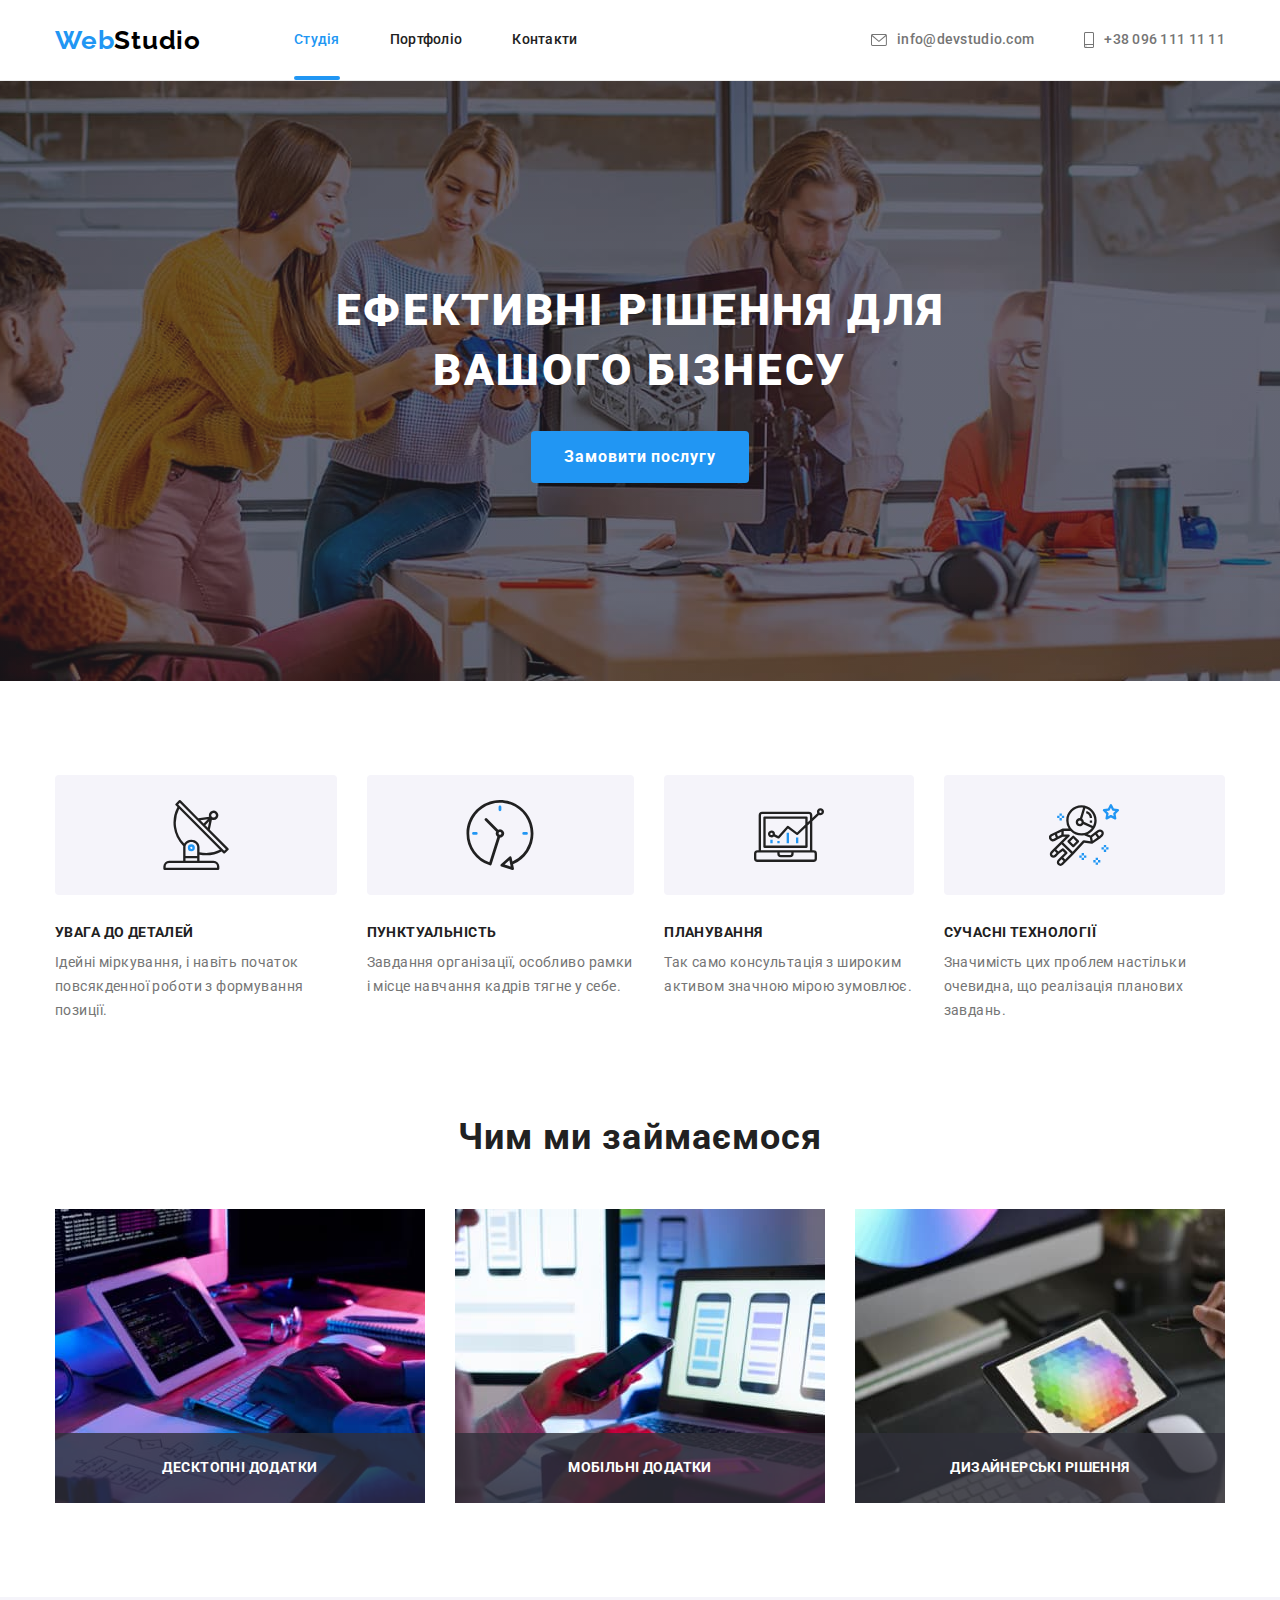
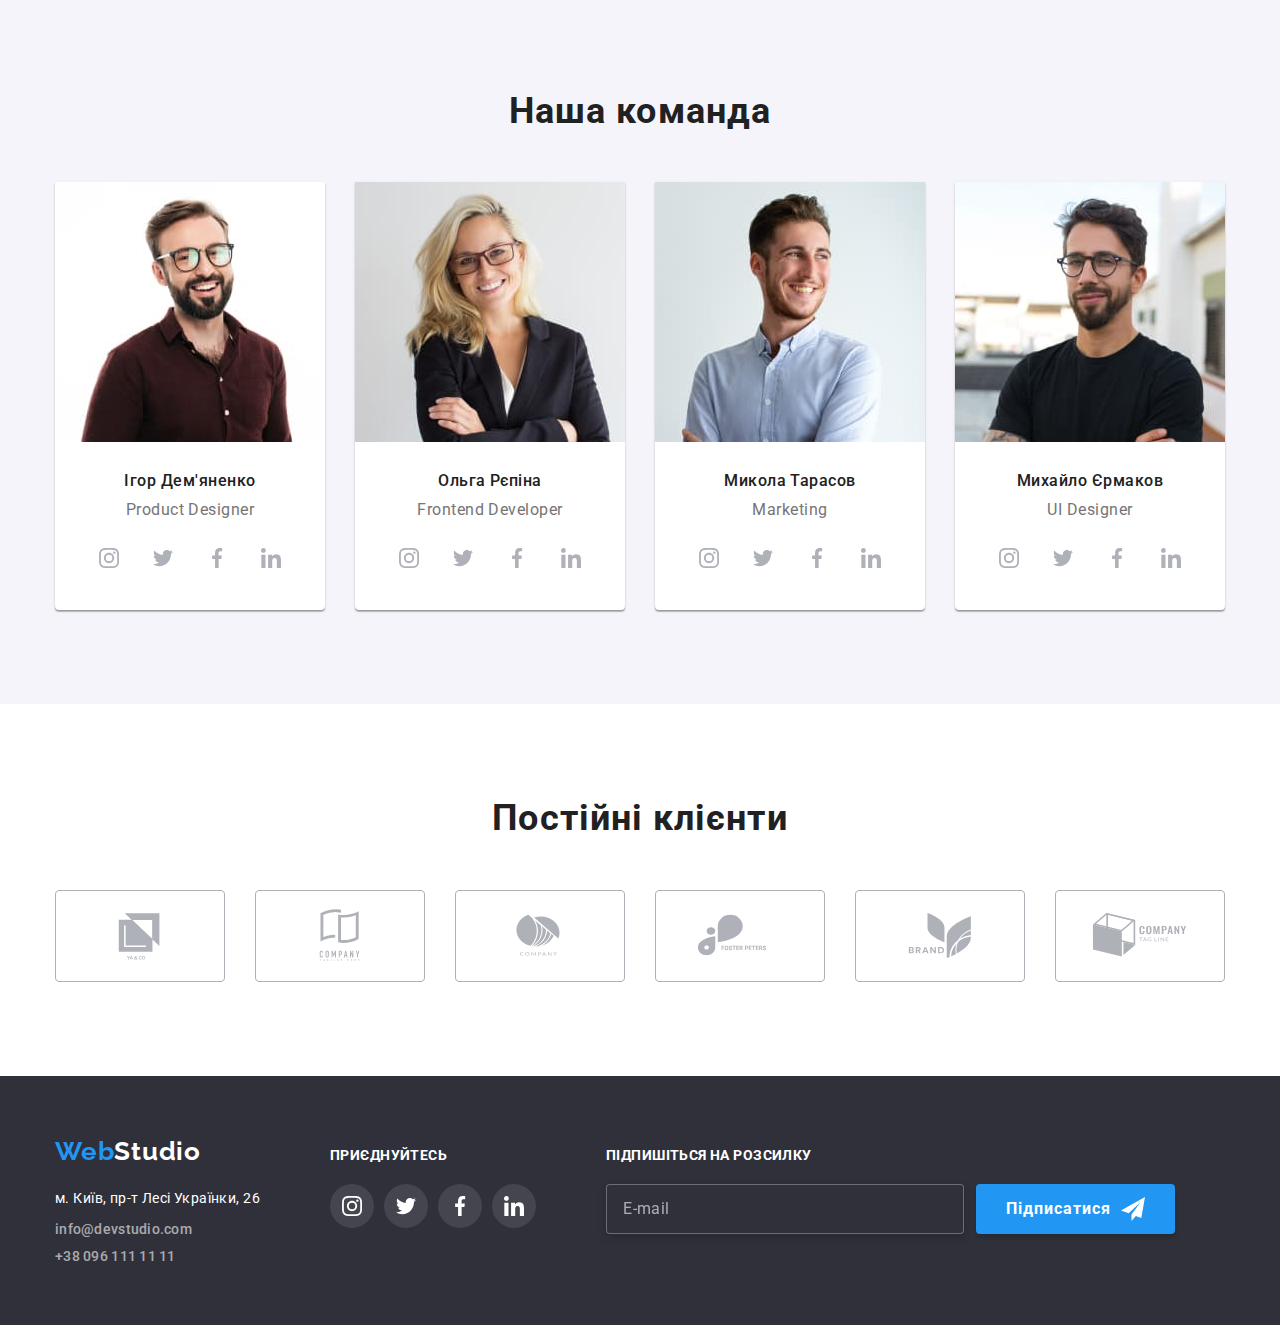
==== index.html @ fbb641b0 "added folders" ====
<!DOCTYPE html>
<html lang="uk">
  <head>
    <meta charset="UTF-8" />
    <meta http-equiv="X-UA-Compatible" content="IE=edge" />
    <meta name="viewport" content="width=device-width, initial-scale=1.0" />
    <title>WebStudio</title>
    <link rel="preconnect" href="https://fonts.googleapis.com" />
    <link rel="preconnect" href="https://fonts.gstatic.com" crossorigin />
    <link
      href="https://fonts.googleapis.com/css2?family=Raleway:wght@700&family=Roboto:wght@400;500;700;900&display=swap"
      rel="stylesheet"
    />
    <link
      rel="stylesheet"
      href="https://cdnjs.cloudflare.com/ajax/libs/modern-normalize/1.1.0/modern-normalize.min.css"
    />
    <link rel="stylesheet" href="./css/styles.css" />
  </head>
  <body>
    <header class="header">
      <div class="conteiner">
        <div class="header-conteiner">
          <nav class="header-nav">
            <a class="logo" href="./index.html"
              >Web<span class="logo-accent-header">Studio</span></a
            >
            <ul class="list list-nav">
              <li>
                <a class="link-nav current" href="./index.html">Студія</a>
              </li>
              <li><a class="link-nav" href="./portfolio.html">Портфоліо</a></li>
              <li><a class="link-nav" href="#">Контакти</a></li>
            </ul>
          </nav>

          <ul class="list header-address">
            <li>
              <a class="link-info" href="mailto:info@devstudio.com"
                ><svg class="info-icon" width="16" height="12">
                  <use href="./images/icons.svg#icon-mail"></use>
                </svg>
                info@devstudio.com
              </a>
            </li>
            <li>
              <a class="link-info" href="tel:+380961111111"
                ><svg class="info-icon" width="10" height="16">
                  <use href="./images/icons.svg#icon-smartphone"></use>
                </svg>
                +38 096 111 11 11
              </a>
            </li>
          </ul>
        </div>
      </div>
    </header>

    <main>
      <section class="hero">
        <div class="conteiner">
          <h1 class="hero-title">Ефективні рішення для вашого бізнесу</h1>
          <button type="button" class="hero-btn" data-modal-open>
            Замовити послугу
          </button>
        </div>
      </section>

      <section>
        <div class="conteiner">
          <h2 class="visually-hidden">Наші особливості</h2>
          <ul class="list features-list">
            <li class="features-item">
              <div class="features-icon">
                <svg width="70" height="70">
                  <use href="./images/icons.svg#icon-antenna-1"></use>
                </svg>
              </div>
              <h3 class="features-subtitle">Увага до деталей</h3>
              <p class="features-text">
                Ідейні міркування, і навіть початок повсякденної роботи з
                формування позиції.
              </p>
            </li>
            <li class="features-item">
              <div class="features-icon">
                <svg width="70" height="70">
                  <use href="./images/icons.svg#icon-clock-1"></use>
                </svg>
              </div>
              <h3 class="features-subtitle">Пунктуальність</h3>
              <p class="features-text">
                Завдання організації, особливо рамки і місце навчання кадрів
                тягне у себе.
              </p>
            </li>
            <li class="features-item">
              <div class="features-icon">
                <svg width="70" height="70">
                  <use href="./images/icons.svg#icon-diagram-1"></use>
                </svg>
              </div>

              <h3 class="features-subtitle">Планування</h3>
              <p class="features-text">
                Так само консультація з широким активом значною мірою зумовлює.
              </p>
            </li>
            <li class="features-item">
              <div class="features-icon">
                <svg width="70" height="70">
                  <use href="./images/icons.svg#icon-astronaut-1"></use>
                </svg>
              </div>

              <h3 class="features-subtitle">Сучасні технології</h3>
              <p class="features-text">
                Значимість цих проблем настільки очевидна, що реалізація
                планових завдань.
              </p>
            </li>
          </ul>
        </div>
      </section>

      <section class="work">
        <div class="conteiner">
          <h2 class="work-title">Чим ми займаємося</h2>
          <ul class="list work-list">
            <li class="work-item">
              <img
                src="./images/keyboard.jpg"
                alt="Людина друкує на клавіатурі"
                width="370"
              />
              <div class="work-desc">
                <p class="work-text">Десктопні додатки</p>
              </div>
            </li>
            <li class="work-item">
              <img
                src="./images/phone.jpg"
                alt="Жінка тримає в руках телефон"
                width="370"
              />
              <div class="work-desc">
                <p class="work-text">Мобільні додатки</p>
              </div>
            </li>
            <li class="work-item">
              <img
                src="./images/tablet.jpg"
                alt="Кольорова гама на планшеті"
                width="370"
              />
              <div class="work-desc">
                <p class="work-text">Дизайнерські рішення</p>
              </div>
            </li>
          </ul>
        </div>
      </section>

      <section class="team">
        <div class="conteiner">
          <h2 class="team-title">Наша команда</h2>
          <ul class="list team-list">
            <li class="team-card">
              <img src="./images/ihor.jpg" alt="Фотограія Ігоря" width="270" />
              <div class="cards-studio">
                <h3 class="team-subtitle">Ігор Дем'яненко</h3>
                <p class="team-text">Product Designer</p>
                <ul class="list team-soc">
                  <li>
                    <a class="soc-link" href="#">
                      <svg width="20" height="20">
                        <use href="./images/icons.svg#icon-instagram"></use>
                      </svg>
                    </a>
                  </li>
                  <li>
                    <a class="soc-link" href="#">
                      <svg width="20" height="20">
                        <use href="./images/icons.svg#icon-twitter"></use>
                      </svg>
                    </a>
                  </li>
                  <li>
                    <a class="soc-link" href="#">
                      <svg width="20" height="20">
                        <use href="./images/icons.svg#icon-facebook"></use>
                      </svg>
                    </a>
                  </li>
                  <li>
                    <a class="soc-link" href="#">
                      <svg width="20" height="20">
                        <use href="./images/icons.svg#icon-linkedin"></use>
                      </svg>
                    </a>
                  </li>
                </ul>
              </div>
            </li>
            <li class="team-card">
              <img src="./images/olga.jpg" alt="Фотографія Ольги" width="270" />
              <div class="cards-studio">
                <h3 class="team-subtitle">Ольга Рєпіна</h3>
                <p class="team-text">Frontend Developer</p>
                <ul class="list team-soc">
                  <li>
                    <a class="soc-link" href="#">
                      <svg width="20" height="20">
                        <use href="./images/icons.svg#icon-instagram"></use>
                      </svg>
                    </a>
                  </li>
                  <li>
                    <a class="soc-link" href="#">
                      <svg width="20" height="20">
                        <use href="./images/icons.svg#icon-twitter"></use>
                      </svg>
                    </a>
                  </li>
                  <li>
                    <a class="soc-link" href="#">
                      <svg width="20" height="20">
                        <use href="./images/icons.svg#icon-facebook"></use>
                      </svg>
                    </a>
                  </li>
                  <li>
                    <a class="soc-link" href="#">
                      <svg width="20" height="20">
                        <use href="./images/icons.svg#icon-linkedin"></use>
                      </svg>
                    </a>
                  </li>
                </ul>
              </div>
            </li>
            <li class="team-card">
              <img
                src="./images/mikola.jpg"
                alt="Фотграфія Миколи"
                width="270"
              />
              <div class="cards-studio">
                <h3 class="team-subtitle">Микола Тарасов</h3>
                <p class="team-text">Marketing</p>
                <ul class="list team-soc">
                  <li>
                    <a class="soc-link" href="#">
                      <svg width="20" height="20">
                        <use href="./images/icons.svg#icon-instagram"></use>
                      </svg>
                    </a>
                  </li>
                  <li>
                    <a class="soc-link" href="#">
                      <svg width="20" height="20">
                        <use href="./images/icons.svg#icon-twitter"></use>
                      </svg>
                    </a>
                  </li>
                  <li>
                    <a class="soc-link" href="#">
                      <svg width="20" height="20">
                        <use href="./images/icons.svg#icon-facebook"></use>
                      </svg>
                    </a>
                  </li>
                  <li>
                    <a class="soc-link" href="#">
                      <svg width="20" height="20">
                        <use href="./images/icons.svg#icon-linkedin"></use>
                      </svg>
                    </a>
                  </li>
                </ul>
              </div>
            </li>
            <li class="team-card">
              <img
                src="./images/mihailo.jpg"
                alt="Фотографія Михайла"
                width="270"
              />
              <div class="cards-studio">
                <h3 class="team-subtitle">Михайло Єрмаков</h3>
                <p class="team-text">UI Designer</p>
                <ul class="list team-soc">
                  <li>
                    <a class="soc-link" href="#">
                      <svg width="20" height="20">
                        <use href="./images/icons.svg#icon-instagram"></use>
                      </svg>
                    </a>
                  </li>
                  <li>
                    <a class="soc-link" href="#">
                      <svg width="20" height="20">
                        <use href="./images/icons.svg#icon-twitter"></use>
                      </svg>
                    </a>
                  </li>
                  <li>
                    <a class="soc-link" href="#">
                      <svg width="20" height="20">
                        <use href="./images/icons.svg#icon-facebook"></use>
                      </svg>
                    </a>
                  </li>
                  <li>
                    <a class="soc-link" href="#">
                      <svg width="20" height="20">
                        <use href="./images/icons.svg#icon-linkedin"></use>
                      </svg>
                    </a>
                  </li>
                </ul>
              </div>
            </li>
          </ul>
        </div>
      </section>
      <section class="clients">
        <div class="conteiner">
          <h2 class="clients-title">Постійні клієнти</h2>
          <ul class="clients-list list">
            <li>
              <a class="clients-link" href="#">
                <svg width="106" height="60">
                  <use href="./images/icons.svg#icon-Logo-4"></use>
                </svg>
              </a>
            </li>
            <li>
              <a class="clients-link" href="#">
                <svg width="106" height="60">
                  <use href="./images/icons.svg#icon-Logo-3"></use>
                </svg>
              </a>
            </li>
            <li>
              <a class="clients-link" href="#">
                <svg width="106" height="60">
                  <use href="./images/icons.svg#icon-Logo"></use>
                </svg>
              </a>
            </li>
            <li>
              <a class="clients-link" href="#">
                <svg width="106" height="60">
                  <use href="./images/icons.svg#icon-Logo-2"></use>
                </svg>
              </a>
            </li>
            <li>
              <a class="clients-link" href="#">
                <svg width="106" height="60">
                  <use href="./images/icons.svg#icon-Logo-1"></use>
                </svg>
              </a>
            </li>
            <li>
              <a class="clients-link" href="#">
                <svg width="106" height="60">
                  <use href="./images/icons.svg#icon-Logo-5"></use>
                </svg>
              </a>
            </li>
          </ul>
        </div>
      </section>
    </main>

    <footer class="footer">
      <div class="conteiner footer-box">
        <div class="footer-info">
          <a class="logo" href="./index.html"
            >Web<span class="logo-accent-footer">Studio</span></a
          >
          <address>
            <ul class="list">
              <li class="list-item">
                <a
                  class="link-address"
                  href="https://goo.gl/maps/RR7eCFrvrUXadaKA6"
                  target="_blank"
                  rel="noopener noreferrer nofollow"
                  >м. Київ, пр-т Лесі Українки, 26</a
                >
              </li>
              <li class="list-item">
                <a class="link-info-footer" href="mailto:info@devstudio.com"
                  >info@devstudio.com</a
                >
              </li>
              <li class="list-item">
                <a class="link-info-footer" href="tel:+380961111111"
                  >+38 096 111 11 11</a
                >
              </li>
            </ul>
          </address>
        </div>
        <div class="footer-soc">
          <p class="footer-text">Приєднуйтесь</p>
          <ul class="list soc-list">
            <li>
              <a class="soc-link-footer" href="#">
                <svg width="20" height="20">
                  <use href="./images/icons.svg#icon-instagram"></use>
                </svg>
              </a>
            </li>
            <li>
              <a class="soc-link-footer" href="#">
                <svg width="20" height="20">
                  <use href="./images/icons.svg#icon-twitter"></use>
                </svg>
              </a>
            </li>
            <li>
              <a class="soc-link-footer" href="#">
                <svg width="20" height="20">
                  <use href="./images/icons.svg#icon-facebook"></use>
                </svg>
              </a>
            </li>
            <li>
              <a class="soc-link-footer" href="#">
                <svg width="20" height="20">
                  <use href="./images/icons.svg#icon-linkedin"></use>
                </svg>
              </a>
            </li>
          </ul>
        </div>

        <form class="footer-form">
          <p class="footer-form-text">Підпишіться на розсилку</p>
          <div class="footer-form-box">
            <label class="visually-hidden" for="email-subscribe"></label>
            <input
              class="footer-form-input"
              type="email"
              name="email-subscribe"
              id="email-subscribe"
              placeholder="E-mail"
            />
            <button class="footer-form-submit" type="submit">
              Підписатися
              <svg width="24" height="24">
                <use href="./images/icons.svg#icon-send"></use>
              </svg>
            </button>
          </div>
        </form>
      </div>
    </footer>

    <div class="backdrop is-hidden" data-modal>
      <div class="modal">
        <button type="button" class="modal-btn" data-modal-close>
          <svg class="modal-icon" width="14" height="14">
            <use href="./images/icons.svg#icon-close"></use>
          </svg>
        </button>
        <form class="form-modal">
          <p class="title-modal">Залиште свої дані, ми вам передзвонимо</p>
          <div class="form-item">
            <label class="form-label" for="user-name">Ім'я</label>
            <div class="field-wrap">
              <input
                class="form-input"
                type="text"
                name="name"
                id="user-name"
              />
              <svg class="input-icon" width="18" height="18">
                <use href="./images/icons.svg#icon-person-black"></use>
              </svg>
            </div>
          </div>
          <div class="form-item">
            <label class="form-label" for="user-tel">Телефон</label>
            <div class="field-wrap">
              <input
                class="form-input"
                type="tel"
                name="tel"
                id="user-tel"
                autocomplete="off"
              />
              <svg class="input-icon" width="18" height="18">
                <use href="./images/icons.svg#icon-phone-black"></use>
              </svg>
            </div>
          </div>
          <div class="form-item">
            <label class="form-label" for="user-mail">Пошта</label>
            <div class="field-wrap">
              <input
                class="form-input"
                type="email"
                name="mail"
                id="user-mail"
                autocomplete="off"
              />
              <svg class="input-icon" width="18" height="18">
                <use href="./images/icons.svg#icon-email-black"></use>
              </svg>
            </div>
          </div>
          <div class="form-item-comment">
            <label class="form-label" for="comment">Коментар</label>
            <textarea
              class="form-comment"
              name="comment"
              id="comment"
              placeholder="Введіть текст"
            ></textarea>
          </div>
          <div class="form-checkbox">
            <label class="checkbox-label"
              ><input
                type="checkbox"
                class="checkbox-input"
                name="accept"
                value="accept"
              />
              <svg class="check-icon" width="16" height="15">
                <use href="./images/icons.svg#icon-check"></use>
              </svg>
              Погоджуюся з розсилкою та приймаю
              <a href="#" class="checkbox-link">Умови договору</a>
            </label>
          </div>
          <button class="form-submit" type="submit">Відправити</button>
        </form>
      </div>
    </div>

    <script src="./modal.js"></script>
  </body>
</html>
---- css/styles.css ----
/* основний колір bg #2F303A */
/* акцент #2196F3 */
/* основний колір тексту #757575 */

:root {
  --title-bg-color: #2f303a;
  --accent-color: #2196f3;
  --primary-text-color: #757575;
  --title-text-color: #212121;
  --primary-white-color: #fff;
  --secondary-btn-color: #f5f4fa;
  --btn-hover-color: #188ce8;
  --secondary-bg-color: #f5f4fa;
  --icon-soc-color: #afb1b8;
  --input-border-color: rgba(33, 33, 33, 0.2);
}
body {
  font-family: "Roboto", sans-serif;
  color: var(--title-text-color);
  background-color: var(--primary-white-color);
}
.visually-hidden {
  position: absolute;
  white-space: nowrap;
  width: 1px;
  height: 1px;
  overflow: hidden;
  border: 0;
  padding: 0;
  clip: rect(0 0 0 0);
  clip-path: inset(50%);
  margin: -1px;
}
.list {
  list-style: none;
}
h1,
h2,
h3,
h4,
h5,
h6,
p,
ul {
  margin: 0;
  padding: 0;
}
img {
  display: block;
  max-width: 100%;
  height: auto;
}
.conteiner {
  /* outline: 2px solid tomato; */
  width: 1200px;
  margin-left: auto;
  margin-right: auto;
  padding-left: 15px;
  padding-right: 15px;
}
section {
  padding-top: 94px;
  padding-bottom: 94px;
}
/* Header */
.header {
  background-color: var(--primary-white-color);
  border-bottom: 1px solid #ececec;
}
.header-conteiner {
  display: flex;
  justify-content: space-between;
  align-items: center;
}
.header-nav {
  display: flex;
  align-items: center;
  justify-content: space-between;
  gap: 93px;
}
.header-address {
  display: flex;
  gap: 50px;
}
.list-nav {
  display: flex;
  gap: 50px;
}
.logo {
  display: inline-block;
  color: var(--accent-color);
  font-family: "Raleway", sans-serif;
  font-weight: 700;
  font-size: 26px;
  line-height: 1.19;
  text-decoration: none;
  letter-spacing: 0.03em;
}
.logo-accent-header {
  color: #000;
}
.link-nav {
  color: var(--title-text-color);
  font-weight: 500;
  font-size: 14px;
  line-height: 1.14;
  letter-spacing: 0.02em;
  text-decoration: none;
  padding: 32px 0;
  display: block;
  transition: color 250ms cubic-bezier(0.4, 0, 0.2, 1);
}
.link-nav:hover {
  color: var(--accent-color);
}
.link-nav:focus {
  color: var(--accent-color);
}
.link-info {
  color: var(--primary-text-color);
  fill: var(--primary-text-color);
  font-weight: 500;
  font-size: 14px;
  line-height: 1.14;
  letter-spacing: 0.02em;
  text-decoration: none;
  padding: 32px 0;
  display: flex;
  align-items: center;
  transition: color 250ms cubic-bezier(0.4, 0, 0.2, 1),
    fill 250ms cubic-bezier(0.4, 0, 0.2, 1);
}
.link-info:hover {
  color: var(--accent-color);
  fill: var(--accent-color);
}
.link-info:focus {
  color: var(--accent-color);
  fill: var(--accent-color);
}
.link-nav.current {
  position: relative;
  color: var(--accent-color);
}
.link-nav.current::after {
  position: absolute;
  bottom: 0;
  left: 0;
  content: "";
  width: 100%;
  height: 4px;
  background-color: var(--accent-color);
  border-radius: 2px;
}
.info-icon {
  margin-right: 10px;
}
/* Hero Section */
.hero {
  padding-top: 200px;
  padding-bottom: 200px;
  background-color: #c4c4c4;
  text-align: center;
  background-image: linear-gradient(
      to right,
      rgba(47, 48, 58, 0.4),
      rgba(47, 48, 58, 0.4)
    ),
    url("../images/header-img.jpg");
  max-width: 1600px;
  background-repeat: no-repeat;
  background-position: center;
  max-height: 600px;
  margin: 0 auto;
}
.hero-title {
  margin-left: auto;
  margin-right: auto;
  margin-bottom: 30px;
  max-width: 696px;
  color: var(--primary-white-color);
  font-weight: 900;
  font-size: 44px;
  line-height: 1.36;
  letter-spacing: 0.06em;
  text-transform: uppercase;
}
.hero-btn {
  display: block;
  margin: 0 auto;
  padding: 10px 32px;
  min-width: 216px;
  font-family: inherit;
  font-weight: 700;
  font-size: 16px;
  line-height: 1.87;
  letter-spacing: 0.06em;
  text-align: center;
  background-color: var(--accent-color);
  color: var(--primary-white-color);
  cursor: pointer;
  border: 1px solid transparent;
  border-radius: 4px;
  transition: background-color 250ms cubic-bezier(0.4, 0, 0.2, 1),
    box-shadow 250ms cubic-bezier(0.4, 0, 0.2, 1);
}
.hero-btn:hover {
  background: var(--btn-hover-color);
  box-shadow: 0px 4px 4px rgba(0, 0, 0, 0.15);
}
.hero-btn:focus {
  background: #188ce8;
  box-shadow: 0px 4px 4px rgba(0, 0, 0, 0.15);
  border-radius: 4px;
}
/* Features */
.features-list {
  display: flex;
  gap: 30px;
}
.features-item {
  flex-basis: calc((100%-90px) / 4);
}
.features-icon {
  display: flex;
  align-items: center;
  justify-content: center;
  height: 120px;
  margin-bottom: 30px;
  border-radius: 4px;
  background-color: var(--secondary-bg-color);
}
.features-subtitle {
  margin-bottom: 10px;
  font-weight: 700;
  font-size: 14px;
  line-height: 1.14;
  letter-spacing: 0.03em;
  text-transform: uppercase;
}
.features-text {
  color: var(--primary-text-color);
  font-weight: 400;
  font-size: 14px;
  line-height: 1.71;
  letter-spacing: 0.03em;
}
/* Work */
.work {
  padding-top: 0;
}
.work-list {
  display: flex;
  gap: 30px;
}
.work-item {
  position: relative;
  flex-basis: calc((100%-60px) / 3);
}
.work-title {
  text-align: center;
  margin-bottom: 50px;
  font-size: 36px;
  line-height: 1.16;
  letter-spacing: 0.03em;
}
.work-desc {
  position: absolute;
  bottom: 0;
  right: 0;
  width: 100%;
  min-height: 70px;
  display: flex;
  align-items: center;
  justify-content: center;
  background-color: rgba(47, 48, 58, 0.8);
}
.work-text {
  font-weight: 700;
  font-size: 14px;
  line-height: 1.14;
  text-align: center;
  letter-spacing: 0.03em;
  text-transform: uppercase;
  color: var(--primary-white-color);
}

/* Team */
.team {
  background-color: var(--secondary-bg-color);
}
.team-title {
  text-align: center;
  margin-bottom: 50px;
  font-size: 36px;
  line-height: 1.16;
  letter-spacing: 0.03em;
}
.team-list {
  display: flex;
  gap: 30px;
  flex-basis: calc((100%-90px) / 4);
}
.team-card {
  background-color: var(--primary-white-color);
  box-shadow: 0px 1px 3px rgba(0, 0, 0, 0.12), 0px 1px 1px rgba(0, 0, 0, 0.14),
    0px 2px 1px rgba(0, 0, 0, 0.2);
  border-radius: 0px 0px 4px 4px;
}
.team-subtitle {
  margin-bottom: 10px;
  font-weight: 500;
  font-size: 16px;
  line-height: 1.18;
  letter-spacing: 0.03em;
  text-align: center;
}
.team-text {
  color: var(--primary-text-color);
  font-weight: 400;
  font-size: 16px;
  line-height: 1.18;
  letter-spacing: 0.03em;
  text-align: center;
  margin-bottom: 16px;
}
.cards-studio {
  padding: 30px;
}
.team-soc {
  display: flex;
  align-items: center;
  justify-content: center;
  gap: 10px;
}
.soc-link {
  display: flex;
  align-items: center;
  justify-content: center;
  width: 44px;
  height: 44px;
  background-color: var(--primary-white-color);
  border-radius: 50%;
  fill: var(--icon-soc-color);
  transition: background-color 250ms cubic-bezier(0.4, 0, 0.2, 1),
    fill 250ms cubic-bezier(0.4, 0, 0.2, 1);
}
.soc-link:hover,
.soc-link:focus {
  background-color: var(--accent-color);
  fill: var(--primary-white-color);
}
/* Clients */
.clients-list {
  display: flex;
  align-items: center;
  justify-content: center;
  gap: 30px;
}
.clients-link {
  display: flex;
  align-items: center;
  justify-content: center;
  width: 170px;
  height: 92px;
  border: 1px solid var(--icon-soc-color);
  border-radius: 4px;
  fill: var(--icon-soc-color);
  transition: border 250ms cubic-bezier(0.4, 0, 0.2, 1),
    fill 250ms cubic-bezier(0.4, 0, 0.2, 1);
}
.clients-link:hover,
.clients-link:focus {
  fill: var(--accent-color);
  border: 1px solid var(--accent-color);
}
.clients-title {
  color: var(--title-text-color);
  font-size: 36px;
  line-height: 1.16;
  text-align: center;
  letter-spacing: 0.03em;
  margin-bottom: 50px;
}
/* Footer */
.footer {
  background-color: var(--title-bg-color);
  padding: 60px 0;
}
.footer-box {
  display: flex;
  gap: 70px;
  align-items: baseline;
}
.footer-soc {
  display: flex;
  flex-direction: column;
  gap: 20px;
}
.logo-accent-footer {
  color: var(--primary-white-color);
}
.soc-list {
  display: flex;
  gap: 10px;
}
.footer-text {
  font-weight: 700;
  font-size: 14px;
  line-height: 1.14;
  letter-spacing: 0.03em;
  text-transform: uppercase;
  color: var(--primary-white-color);
}
.link-address {
  display: inline-block;
  color: var(--primary-white-color);
  font-style: normal;
  font-weight: 400;
  font-size: 14px;
  line-height: 1.71;
  letter-spacing: 0.03em;
  text-decoration: none;
}
.soc-link-footer {
  display: flex;
  align-items: center;
  justify-content: center;
  width: 44px;
  height: 44px;
  background-color: rgba(255, 255, 255, 0.1);
  border-radius: 50%;
  fill: var(--primary-white-color);
  transition: background-color 250ms cubic-bezier(0.4, 0, 0.2, 1);
}
.soc-link-footer:hover,
.soc-link-footer:focus {
  background-color: var(--accent-color);
}
.link-info-footer {
  display: inline-block;
  color: rgba(255, 255, 255, 0.6);
  font-weight: 500;
  font-style: normal;
  font-size: 14px;
  line-height: 1.14;
  letter-spacing: 0.02em;
  text-decoration: none;
  transition: color 250ms cubic-bezier(0.4, 0, 0.2, 1);
}
.link-info-footer:hover {
  color: var(--accent-color);
}
.link-info-footer:focus {
  color: var(--accent-color);
}
.footer .logo {
  margin-bottom: 20px;
}
.list-item:not(:last-child) {
  margin-bottom: 9px;
}
.footer-form {
  /* margin-left: 93px; */
}
.footer-form-box {
  display: flex;
  gap: 12px;
}
.footer-form-text {
  margin-bottom: 20px;
  font-weight: 700;
  font-size: 14px;
  line-height: 1.14;
  letter-spacing: 0.03em;
  text-transform: uppercase;
  color: var(--primary-white-color);
}
.footer-form-input {
  min-width: 358px;
  height: 50px;
  padding: 15px 16px;
  background-color: var(--title-bg-color);
  border: 1px solid rgba(255, 255, 255, 0.3);
  filter: drop-shadow(0px 4px 4px rgba(0, 0, 0, 0.15));
  border-radius: 4px;
}
.footer-form-input::placeholder {
  font-weight: 400;
  font-size: 16px;
  line-height: 1.25;
  letter-spacing: 0.03em;
  color: rgba(255, 255, 255, 0.6);
}
.footer-form-submit {
  display: flex;
  align-items: center;
  justify-content: center;
  gap: 10px;
  max-width: 200px;
  height: 50px;
  padding: 10px 28px;
  font-weight: 700;
  font-size: 16px;
  line-height: 30px;
  letter-spacing: 0.06em;
  color: var(--primary-white-color);
  box-shadow: 0px 4px 4px rgba(0, 0, 0, 0.15);
  border-color: transparent;
  border-radius: 4px;
  background-color: var(--accent-color);
  transition: background-color 250ms cubic-bezier(0.4, 0, 0.2, 1);
}
.footer-form-submit:hover {
  background-color: var(--btn-hover-color);
}
/* Modal */
.backdrop {
  position: fixed;
  top: 0;
  left: 0;
  width: 100%;
  height: 100%;
  background-color: rgba(0, 0, 0, 0.2);
  transition: opacity 250ms cubic-bezier(0.4, 0, 0.2, 1),
    visibility 250ms cubic-bezier(0.4, 0, 0.2, 1);
}
.is-hidden {
  opacity: 0;
  visibility: hidden;
  pointer-events: none;
}
.modal {
  position: absolute;
  top: 50%;
  left: 50%;
  transform: translate(-50%, -50%);
  padding: 40px;
  min-width: 528px;
  min-height: 581px;
  background-color: var(--primary-white-color);
  box-shadow: 0px 1px 3px rgba(0, 0, 0, 0.12), 0px 1px 1px rgba(0, 0, 0, 0.14),
    0px 2px 1px rgba(0, 0, 0, 0.2);
  border-radius: 4px;
}
.modal-btn {
  position: absolute;
  top: 8px;
  right: 8px;
  display: flex;
  align-items: center;
  justify-content: center;
  width: 30px;
  height: 30px;
  background-color: rgba(255, 255, 255, 1);
  border: 1px solid rgba(0, 0, 0, 0.1);
  border-radius: 50%;
  cursor: pointer;
}
.modal-icon {
  transition: fill 250ms cubic-bezier(0.4, 0, 0.2, 1);
}
.modal-icon:hover,
.modal-icon:focus {
  fill: var(--accent-color);
}
.form-modal {
}
.title-modal {
  margin-bottom: 12px;
  font-weight: 700;
  font-size: 20px;
  line-height: 1.15;
  text-align: center;
  letter-spacing: 0.03em;
  color: var(--title-text-color);
}
.form-item {
  display: flex;
  flex-direction: column;
  margin-bottom: 10px;
}
.form-label {
  margin-bottom: 4px;
  font-size: 12px;
  line-height: 1.16;
  letter-spacing: 0.01em;
  color: var(--primary-text-color);
}
.field-wrap {
  position: relative;
  width: 100%;
}
.form-input {
  width: 100%;
  padding: 14px 42px;
  border: 1px solid var(--input-border-color);
  border-radius: 4px;
  outline: none;
  transition: border-color 250ms cubic-bezier(0.4, 0, 0.2, 1);
}
.form-input:focus {
  border-color: var(--accent-color);
}
.input-icon {
  position: absolute;
  top: 50%;
  left: 12px;
  transform: translateY(-50%);
  transition: fill 250ms cubic-bezier(0.4, 0, 0.2, 1);
  pointer-events: none;
}
.form-input:focus + .input-icon {
  fill: var(--accent-color);
}
.form-item-comment {
  display: flex;
  flex-direction: column;
  margin-bottom: 20px;
}
.form-comment {
  height: 120px;
  padding: 16px 12px;
  resize: none;
  border: 1px solid var(--input-border-color);
  border-radius: 4px;
  outline: none;
  transition: border-color 250ms cubic-bezier(0.4, 0, 0.2, 1);
}
.form-comment:focus {
  border-color: var(--accent-color);
}
.form-comment::placeholder {
  font-weight: 400;
  font-size: 12px;
  line-height: 1.16;
  letter-spacing: 0.01em;
  color: rgba(117, 117, 117, 0.5);
}
.checkbox-input {
  appearance: none;
}

.checkbox-label {
  display: flex;
  align-items: center;
  justify-content: center;
  margin-bottom: 30px;
  font-size: 14px;
  line-height: 1.71;
  letter-spacing: 0.03em;
  color: var(--primary-text-color);
}
.checkbox-link {
  color: var(--accent-color);
  margin-left: 5px;
  cursor: pointer;
}
.check-icon {
  /* position: absolute;
  top: 50%;
  left: 12px;
  transform: translateY(-50%);
  z-index: -1; */
  margin-right: 8px;
  border: 2px solid var(--title-text-color);
  border-radius: 2px;
  transition: border-color 250ms cubic-bezier(0.4, 0, 0.2, 1),
    background-color 250ms cubic-bezier(0.4, 0, 0.2, 1);
}
.checkbox-input:checked + .check-icon {
  border-color: var(--accent-color);
  background-color: var(--accent-color);
}
.form-submit {
  display: flex;
  align-items: center;
  justify-content: center;
  margin: 0 auto;
  padding: 10px 52px;
  min-width: 200px;
  font-family: inherit;
  font-weight: 700;
  font-size: 16px;
  line-height: 1.87;
  letter-spacing: 0.06em;
  background-color: var(--accent-color);
  color: var(--primary-white-color);
  cursor: pointer;
  border: 1px solid transparent;
  border-radius: 4px;
  box-shadow: 0px 4px 4px rgba(0, 0, 0, 0.15);
  transition: background-color 250ms cubic-bezier(0.4, 0, 0.2, 1);
}
.form-submit:hover {
  background-color: var(--btn-hover-color);
}
/* Portfolio */
.btn-nav {
  display: flex;
  justify-content: center;
  gap: 8px;
  margin-bottom: 50px;
}
.btn-item {
  padding: 6px 22px;
  color: var(--title-text-color);
  background-color: var(--secondary-btn-color);
  font-family: inherit;
  font-weight: 500;
  font-size: 16px;
  line-height: 1.62;
  letter-spacing: 0.03em;
  text-align: center;
  border: none;
  border-radius: 4px;
  transition: color 250ms cubic-bezier(0.4, 0, 0.2, 1),
    background-color 250ms cubic-bezier(0.4, 0, 0.2, 1),
    box-shadow 250ms cubic-bezier(0.4, 0, 0.2, 1);
}
.btn-item:hover {
  background-color: var(--accent-color);
  color: var(--primary-white-color);
  box-shadow: 0px 3px 1px rgba(0, 0, 0, 0.1), 0px 1px 2px rgba(0, 0, 0, 0.08),
    0px 2px 2px rgba(0, 0, 0, 0.12);
  cursor: pointer;
}
.btn-item:focus {
  background-color: var(--accent-color);
  color: var(--primary-white-color);
  box-shadow: 0px 3px 1px rgba(0, 0, 0, 0.1), 0px 1px 2px rgba(0, 0, 0, 0.08),
    0px 2px 2px rgba(0, 0, 0, 0.12);
}
.project-list {
  display: flex;
  flex-wrap: wrap;
  gap: 30px;
}
.project-link {
  text-decoration: none;
  display: block;
  transition: box-shadow 250ms cubic-bezier(0.4, 0, 0.2, 1);
}
.project-link:hover,
.project-link:focus {
  box-shadow: 0px 1px 1px rgba(0, 0, 0, 0.12), 0px 4px 4px rgba(0, 0, 0, 0.06),
    1px 4px 6px rgba(0, 0, 0, 0.16);
}
.project-title {
  margin-bottom: 4px;
  color: var(--title-text-color);
  font-size: 18px;
  line-height: 2;
  letter-spacing: 0.06em;
}
.project-text {
  color: var(--primary-text-color);
  font-weight: 400;
  font-size: 16px;
  line-height: 30px;
  letter-spacing: 0.03em;
}
.project-card {
  width: 370px;
  border: 1px solid #eeeeee;
  border-top: 0;
}

.card-portfolio {
  padding: 20px 24px;
}
.project-overlay {
  position: relative;
  overflow: hidden;
}
.overlay-text {
  position: absolute;
  top: 0;
  left: 0;
  width: 100%;
  height: 100%;
  font-size: 18px;
  font-weight: 400;
  line-height: 1.55;
  letter-spacing: 0.03em;
  padding: 63px 24px;
  transform: translateY(101%);
  transition: transform 250ms cubic-bezier(0.4, 0, 0.2, 1);
  color: var(--primary-white-color);
  background-color: rgba(33, 150, 243, 0.9);
}
.project-link:hover .overlay-text,
.project-link:focus .overlay-text {
  transform: translateY(0);
}
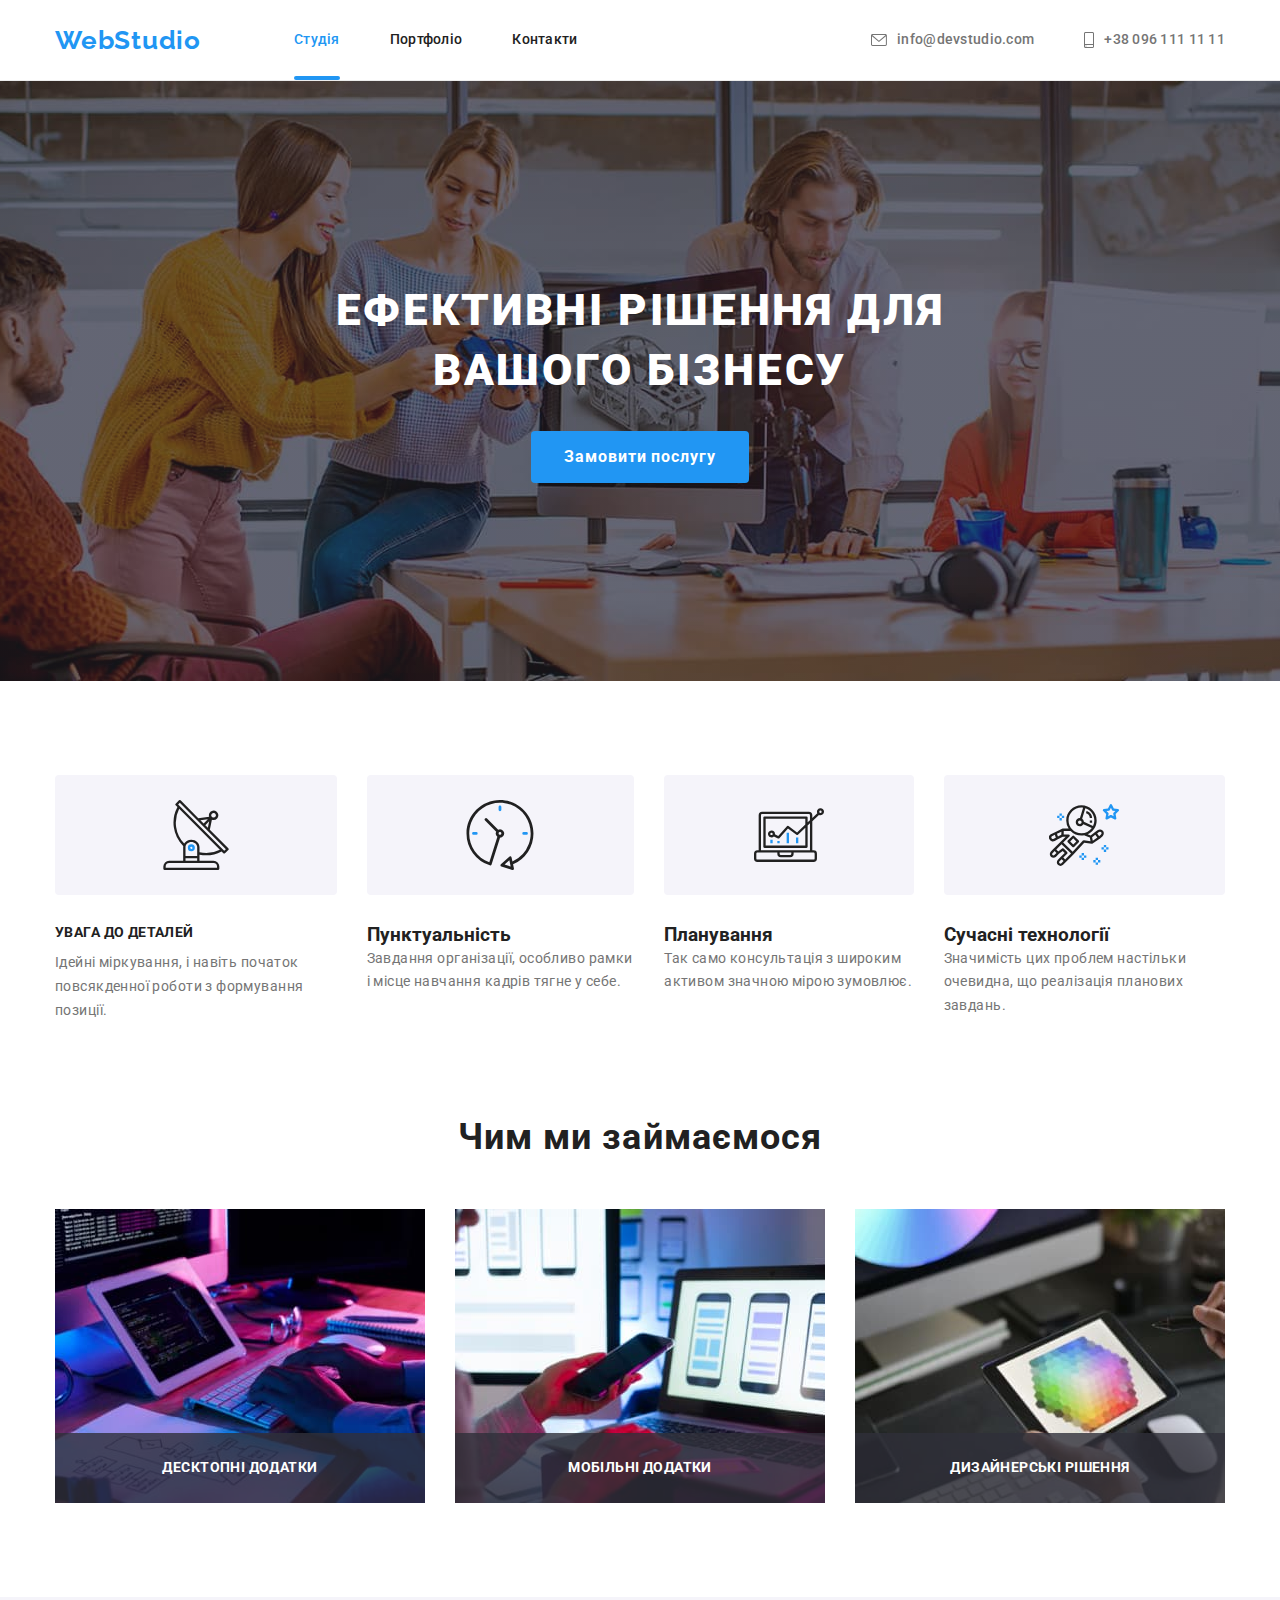
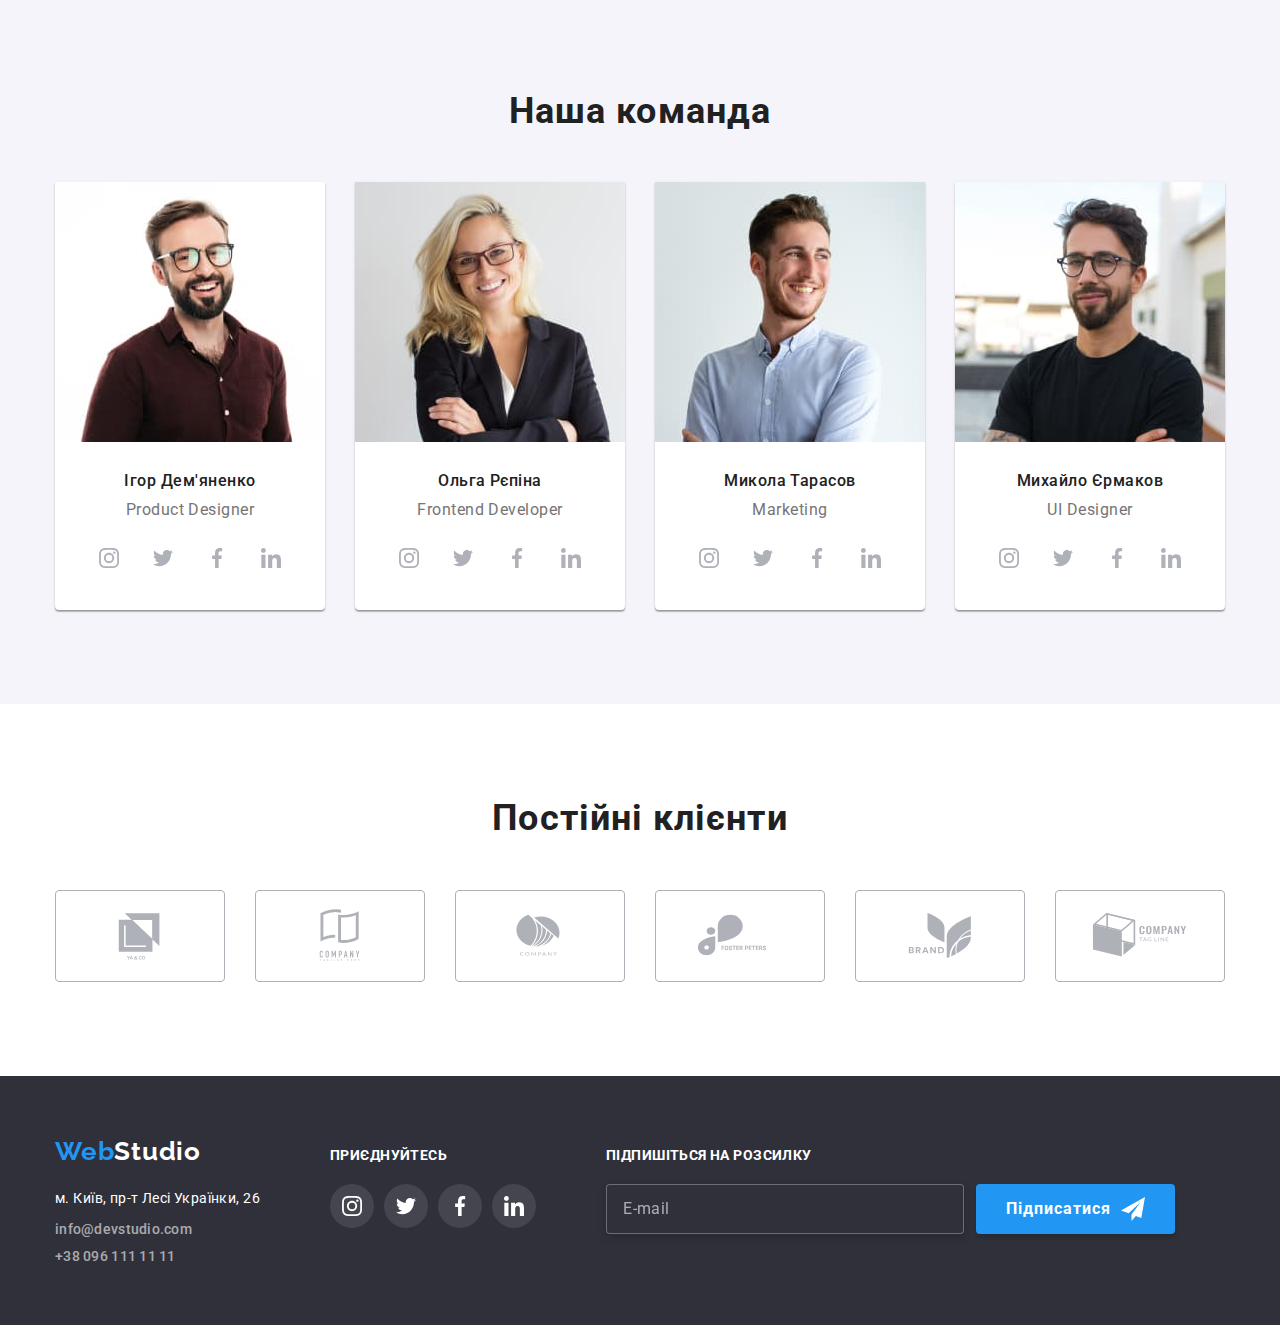
==== commit 4fc06ae3: "renamed portfolio" ====
--- a/index.html
+++ b/index.html
@@ -18,34 +18,36 @@
     <link rel="stylesheet" href="./css/styles.css" />
   </head>
   <body>
-    <header class="header">
-      <div class="conteiner">
-        <div class="header-conteiner">
-          <nav class="header-nav">
+    <header class="page-header">
+      <div class="container">
+        <div class="page-header__conteiner">
+          <nav class="page-nav">
             <a class="logo" href="./index.html"
-              >Web<span class="logo-accent-header">Studio</span></a
+              >Web<span class="page-header__logo-accent">Studio</span></a
             >
-            <ul class="list list-nav">
+            <ul class="list menu">
               <li>
-                <a class="link-nav current" href="./index.html">Студія</a>
+                <a class="menu__link current" href="./index.html">Студія</a>
               </li>
-              <li><a class="link-nav" href="./portfolio.html">Портфоліо</a></li>
-              <li><a class="link-nav" href="#">Контакти</a></li>
+              <li>
+                <a class="menu__link" href="./portfolio.html">Портфоліо</a>
+              </li>
+              <li><a class="menu__link" href="#">Контакти</a></li>
             </ul>
           </nav>
 
-          <ul class="list header-address">
-            <li>
-              <a class="link-info" href="mailto:info@devstudio.com"
-                ><svg class="info-icon" width="16" height="12">
+          <ul class="list contacts">
+            <li>
+              <a class="contacts__link" href="mailto:info@devstudio.com"
+                ><svg class="contacts__icon" width="16" height="12">
                   <use href="./images/icons.svg#icon-mail"></use>
                 </svg>
                 info@devstudio.com
               </a>
             </li>
             <li>
-              <a class="link-info" href="tel:+380961111111"
-                ><svg class="info-icon" width="10" height="16">
+              <a class="contacts__link" href="tel:+380961111111"
+                ><svg class="contacts__icon" width="10" height="16">
                   <use href="./images/icons.svg#icon-smartphone"></use>
                 </svg>
                 +38 096 111 11 11
@@ -57,64 +59,66 @@
     </header>
 
     <main>
-      <section class="hero">
-        <div class="conteiner">
-          <h1 class="hero-title">Ефективні рішення для вашого бізнесу</h1>
-          <button type="button" class="hero-btn" data-modal-open>
+      <section class="hero-section">
+        <div class="container">
+          <h1 class="hero-section__title">
+            Ефективні рішення для вашого бізнесу
+          </h1>
+          <button type="button" class="button" data-modal-open>
             Замовити послугу
           </button>
         </div>
       </section>
 
       <section>
-        <div class="conteiner">
+        <div class="container">
           <h2 class="visually-hidden">Наші особливості</h2>
           <ul class="list features-list">
-            <li class="features-item">
-              <div class="features-icon">
+            <li class="features-list__item">
+              <div class="features-list__icon">
                 <svg width="70" height="70">
                   <use href="./images/icons.svg#icon-antenna-1"></use>
                 </svg>
               </div>
-              <h3 class="features-subtitle">Увага до деталей</h3>
-              <p class="features-text">
+              <h3 class="features-list__title">Увага до деталей</h3>
+              <p class="features-list__text">
                 Ідейні міркування, і навіть початок повсякденної роботи з
                 формування позиції.
               </p>
             </li>
-            <li class="features-item">
-              <div class="features-icon">
+            <li class="features-list__item">
+              <div class="features-list__icon">
                 <svg width="70" height="70">
                   <use href="./images/icons.svg#icon-clock-1"></use>
                 </svg>
               </div>
               <h3 class="features-subtitle">Пунктуальність</h3>
-              <p class="features-text">
+              <p class="features-list__text">
                 Завдання організації, особливо рамки і місце навчання кадрів
                 тягне у себе.
               </p>
             </li>
-            <li class="features-item">
-              <div class="features-icon">
+            <li class="features-list__item">
+              <div class="features-list__icon">
                 <svg width="70" height="70">
                   <use href="./images/icons.svg#icon-diagram-1"></use>
                 </svg>
               </div>
 
               <h3 class="features-subtitle">Планування</h3>
-              <p class="features-text">
+              <p class="features-list__text">
                 Так само консультація з широким активом значною мірою зумовлює.
               </p>
             </li>
-            <li class="features-item">
-              <div class="features-icon">
+            <li class="features-list__item">
+              <div class="features-list__icon">
                 <svg width="70" height="70">
                   <use href="./images/icons.svg#icon-astronaut-1"></use>
                 </svg>
               </div>
 
               <h3 class="features-subtitle">Сучасні технології</h3>
-              <p class="features-text">
+              <p class="features-list__text">
                 Значимість цих проблем настільки очевидна, що реалізація
                 планових завдань.
               </p>
@@ -123,77 +127,77 @@
         </div>
       </section>
 
-      <section class="work">
-        <div class="conteiner">
-          <h2 class="work-title">Чим ми займаємося</h2>
-          <ul class="list work-list">
-            <li class="work-item">
+      <section class="work-section">
+        <div class="container">
+          <h2 class="work-section__title">Чим ми займаємося</h2>
+          <ul class="list activity">
+            <li class="activity__item">
               <img
                 src="./images/keyboard.jpg"
                 alt="Людина друкує на клавіатурі"
                 width="370"
               />
-              <div class="work-desc">
-                <p class="work-text">Десктопні додатки</p>
-              </div>
-            </li>
-            <li class="work-item">
+              <div class="activity__overlay">
+                <p class="activity__text">Десктопні додатки</p>
+              </div>
+            </li>
+            <li class="activity__item">
               <img
                 src="./images/phone.jpg"
                 alt="Жінка тримає в руках телефон"
                 width="370"
               />
-              <div class="work-desc">
-                <p class="work-text">Мобільні додатки</p>
-              </div>
-            </li>
-            <li class="work-item">
+              <div class="activity__overlay">
+                <p class="activity__text">Мобільні додатки</p>
+              </div>
+            </li>
+            <li class="activity__item">
               <img
                 src="./images/tablet.jpg"
                 alt="Кольорова гама на планшеті"
                 width="370"
               />
-              <div class="work-desc">
-                <p class="work-text">Дизайнерські рішення</p>
+              <div class="activity__overlay">
+                <p class="activity__text">Дизайнерські рішення</p>
               </div>
             </li>
           </ul>
         </div>
       </section>
 
-      <section class="team">
-        <div class="conteiner">
-          <h2 class="team-title">Наша команда</h2>
-          <ul class="list team-list">
-            <li class="team-card">
-              <img src="./images/ihor.jpg" alt="Фотограія Ігоря" width="270" />
-              <div class="cards-studio">
-                <h3 class="team-subtitle">Ігор Дем'яненко</h3>
-                <p class="team-text">Product Designer</p>
-                <ul class="list team-soc">
-                  <li>
-                    <a class="soc-link" href="#">
+      <section class="team-section">
+        <div class="container">
+          <h2 class="team-section__title">Наша команда</h2>
+          <ul class="list members">
+            <li class="members__card">
+              <img src="./images/ihor.jpg" alt="Фотографія Ігоря" width="270" />
+              <div class="members__studio">
+                <h3 class="members__name">Ігор Дем'яненко</h3>
+                <p class="members__position">Product Designer</p>
+                <ul class="list social">
+                  <li>
+                    <a class="social__link" href="#">
                       <svg width="20" height="20">
                         <use href="./images/icons.svg#icon-instagram"></use>
                       </svg>
                     </a>
                   </li>
                   <li>
-                    <a class="soc-link" href="#">
+                    <a class="social__link" href="#">
                       <svg width="20" height="20">
                         <use href="./images/icons.svg#icon-twitter"></use>
                       </svg>
                     </a>
                   </li>
                   <li>
-                    <a class="soc-link" href="#">
+                    <a class="social__link" href="#">
                       <svg width="20" height="20">
                         <use href="./images/icons.svg#icon-facebook"></use>
                       </svg>
                     </a>
                   </li>
                   <li>
-                    <a class="soc-link" href="#">
+                    <a class="social__link" href="#">
                       <svg width="20" height="20">
                         <use href="./images/icons.svg#icon-linkedin"></use>
                       </svg>
@@ -202,35 +206,35 @@
                 </ul>
               </div>
             </li>
-            <li class="team-card">
+            <li class="members__card">
               <img src="./images/olga.jpg" alt="Фотографія Ольги" width="270" />
-              <div class="cards-studio">
-                <h3 class="team-subtitle">Ольга Рєпіна</h3>
-                <p class="team-text">Frontend Developer</p>
-                <ul class="list team-soc">
-                  <li>
-                    <a class="soc-link" href="#">
+              <div class="members__studio">
+                <h3 class="members__name">Ольга Рєпіна</h3>
+                <p class="members__position">Frontend Developer</p>
+                <ul class="list social">
+                  <li>
+                    <a class="social__link" href="#">
                       <svg width="20" height="20">
                         <use href="./images/icons.svg#icon-instagram"></use>
                       </svg>
                     </a>
                   </li>
                   <li>
-                    <a class="soc-link" href="#">
+                    <a class="social__link" href="#">
                       <svg width="20" height="20">
                         <use href="./images/icons.svg#icon-twitter"></use>
                       </svg>
                     </a>
                   </li>
                   <li>
-                    <a class="soc-link" href="#">
+                    <a class="social__link" href="#">
                       <svg width="20" height="20">
                         <use href="./images/icons.svg#icon-facebook"></use>
                       </svg>
                     </a>
                   </li>
                   <li>
-                    <a class="soc-link" href="#">
+                    <a class="social__link" href="#">
                       <svg width="20" height="20">
                         <use href="./images/icons.svg#icon-linkedin"></use>
                       </svg>
@@ -239,39 +243,39 @@
                 </ul>
               </div>
             </li>
-            <li class="team-card">
+            <li class="members__card">
               <img
                 src="./images/mikola.jpg"
                 alt="Фотграфія Миколи"
                 width="270"
               />
-              <div class="cards-studio">
-                <h3 class="team-subtitle">Микола Тарасов</h3>
-                <p class="team-text">Marketing</p>
-                <ul class="list team-soc">
-                  <li>
-                    <a class="soc-link" href="#">
+              <div class="members__studio">
+                <h3 class="members__name">Микола Тарасов</h3>
+                <p class="members__position">Marketing</p>
+                <ul class="list social">
+                  <li>
+                    <a class="social__link" href="#">
                       <svg width="20" height="20">
                         <use href="./images/icons.svg#icon-instagram"></use>
                       </svg>
                     </a>
                   </li>
                   <li>
-                    <a class="soc-link" href="#">
+                    <a class="social__link" href="#">
                       <svg width="20" height="20">
                         <use href="./images/icons.svg#icon-twitter"></use>
                       </svg>
                     </a>
                   </li>
                   <li>
-                    <a class="soc-link" href="#">
+                    <a class="social__link" href="#">
                       <svg width="20" height="20">
                         <use href="./images/icons.svg#icon-facebook"></use>
                       </svg>
                     </a>
                   </li>
                   <li>
-                    <a class="soc-link" href="#">
+                    <a class="social__link" href="#">
                       <svg width="20" height="20">
                         <use href="./images/icons.svg#icon-linkedin"></use>
                       </svg>
@@ -280,39 +284,39 @@
                 </ul>
               </div>
             </li>
-            <li class="team-card">
+            <li class="members__card">
               <img
                 src="./images/mihailo.jpg"
                 alt="Фотографія Михайла"
                 width="270"
               />
-              <div class="cards-studio">
-                <h3 class="team-subtitle">Михайло Єрмаков</h3>
-                <p class="team-text">UI Designer</p>
-                <ul class="list team-soc">
-                  <li>
-                    <a class="soc-link" href="#">
+              <div class="members__studio">
+                <h3 class="members__name">Михайло Єрмаков</h3>
+                <p class="members__position">UI Designer</p>
+                <ul class="list social">
+                  <li>
+                    <a class="social__link" href="#">
                       <svg width="20" height="20">
                         <use href="./images/icons.svg#icon-instagram"></use>
                       </svg>
                     </a>
                   </li>
                   <li>
-                    <a class="soc-link" href="#">
+                    <a class="social__link" href="#">
                       <svg width="20" height="20">
                         <use href="./images/icons.svg#icon-twitter"></use>
                       </svg>
                     </a>
                   </li>
                   <li>
-                    <a class="soc-link" href="#">
+                    <a class="social__link" href="#">
                       <svg width="20" height="20">
                         <use href="./images/icons.svg#icon-facebook"></use>
                       </svg>
                     </a>
                   </li>
                   <li>
-                    <a class="soc-link" href="#">
+                    <a class="social__link" href="#">
                       <svg width="20" height="20">
                         <use href="./images/icons.svg#icon-linkedin"></use>
                       </svg>
@@ -324,47 +328,48 @@
           </ul>
         </div>
       </section>
-      <section class="clients">
-        <div class="conteiner">
-          <h2 class="clients-title">Постійні клієнти</h2>
-          <ul class="clients-list list">
-            <li>
-              <a class="clients-link" href="#">
+
+      <section class="clients-section">
+        <div class="container">
+          <h2 class="clients-section__title">Постійні клієнти</h2>
+          <ul class="customers list">
+            <li>
+              <a class="customers__link" href="#">
                 <svg width="106" height="60">
                   <use href="./images/icons.svg#icon-Logo-4"></use>
                 </svg>
               </a>
             </li>
             <li>
-              <a class="clients-link" href="#">
+              <a class="customers__link" href="#">
                 <svg width="106" height="60">
                   <use href="./images/icons.svg#icon-Logo-3"></use>
                 </svg>
               </a>
             </li>
             <li>
-              <a class="clients-link" href="#">
+              <a class="customers__link" href="#">
                 <svg width="106" height="60">
                   <use href="./images/icons.svg#icon-Logo"></use>
                 </svg>
               </a>
             </li>
             <li>
-              <a class="clients-link" href="#">
+              <a class="customers__link" href="#">
                 <svg width="106" height="60">
                   <use href="./images/icons.svg#icon-Logo-2"></use>
                 </svg>
               </a>
             </li>
             <li>
-              <a class="clients-link" href="#">
+              <a class="customers__link" href="#">
                 <svg width="106" height="60">
                   <use href="./images/icons.svg#icon-Logo-1"></use>
                 </svg>
               </a>
             </li>
             <li>
-              <a class="clients-link" href="#">
+              <a class="customers__link" href="#">
                 <svg width="106" height="60">
                   <use href="./images/icons.svg#icon-Logo-5"></use>
                 </svg>
@@ -375,38 +380,38 @@
       </section>
     </main>
 
-    <footer class="footer">
-      <div class="conteiner footer-box">
+    <footer class="page-footer">
+      <div class="container page-footer__container">
         <div class="footer-info">
-          <a class="logo" href="./index.html"
-            >Web<span class="logo-accent-footer">Studio</span></a
+          <a class="logo page-footer__logo" href="./index.html"
+            >Web<span class="page-footer__logo-accent">Studio</span></a
           >
           <address>
-            <ul class="list">
-              <li class="list-item">
+            <ul class="list address">
+              <li class="address__item">
                 <a
-                  class="link-address"
+                  class="address__link"
                   href="https://goo.gl/maps/RR7eCFrvrUXadaKA6"
                   target="_blank"
                   rel="noopener noreferrer nofollow"
                   >м. Київ, пр-т Лесі Українки, 26</a
                 >
               </li>
-              <li class="list-item">
-                <a class="link-info-footer" href="mailto:info@devstudio.com"
+              <li class="address__item">
+                <a class="address__contacts" href="mailto:info@devstudio.com"
                   >info@devstudio.com</a
                 >
               </li>
-              <li class="list-item">
-                <a class="link-info-footer" href="tel:+380961111111"
+              <li class="address__item">
+                <a class="address__contacts" href="tel:+380961111111"
                   >+38 096 111 11 11</a
                 >
               </li>
             </ul>
           </address>
         </div>
-        <div class="footer-soc">
-          <p class="footer-text">Приєднуйтесь</p>
+        <div class="page-footer__social">
+          <p class="page-footer__text">Приєднуйтесь</p>
           <ul class="list soc-list">
             <li>
               <a class="soc-link-footer" href="#">
@@ -438,19 +443,18 @@
             </li>
           </ul>
         </div>
-
-        <form class="footer-form">
-          <p class="footer-form-text">Підпишіться на розсилку</p>
-          <div class="footer-form-box">
+        <form class="subscribe-form">
+          <p class="subscribe-form__text">Підпишіться на розсилку</p>
+          <div class="subscribe-form__box">
             <label class="visually-hidden" for="email-subscribe"></label>
             <input
-              class="footer-form-input"
+              class="subscribe-form__input"
               type="email"
               name="email-subscribe"
               id="email-subscribe"
               placeholder="E-mail"
             />
-            <button class="footer-form-submit" type="submit">
+            <button class="subscribe-form__submit" type="submit">
               Підписатися
               <svg width="24" height="24">
                 <use href="./images/icons.svg#icon-send"></use>
--- a/css/styles.css
+++ b/css/styles.css
@@ -50,7 +50,7 @@
   max-width: 100%;
   height: auto;
 }
-.conteiner {
+.container {
   /* outline: 2px solid tomato; */
   width: 1200px;
   margin-left: auto;
@@ -63,26 +63,26 @@
   padding-bottom: 94px;
 }
 /* Header */
-.header {
+.page-header {
   background-color: var(--primary-white-color);
   border-bottom: 1px solid #ececec;
 }
-.header-conteiner {
+.page-header__conteiner {
   display: flex;
   justify-content: space-between;
   align-items: center;
 }
-.header-nav {
+.page-nav {
   display: flex;
   align-items: center;
   justify-content: space-between;
   gap: 93px;
 }
-.header-address {
+.contacts {
   display: flex;
   gap: 50px;
 }
-.list-nav {
+.menu {
   display: flex;
   gap: 50px;
 }
@@ -96,10 +96,10 @@
   text-decoration: none;
   letter-spacing: 0.03em;
 }
-.logo-accent-header {
+.header__logo-accent {
   color: #000;
 }
-.link-nav {
+.menu__link {
   color: var(--title-text-color);
   font-weight: 500;
   font-size: 14px;
@@ -110,13 +110,13 @@
   display: block;
   transition: color 250ms cubic-bezier(0.4, 0, 0.2, 1);
 }
-.link-nav:hover {
-  color: var(--accent-color);
-}
-.link-nav:focus {
-  color: var(--accent-color);
-}
-.link-info {
+.menu__link:hover {
+  color: var(--accent-color);
+}
+.menu__link:focus {
+  color: var(--accent-color);
+}
+.contacts__link {
   color: var(--primary-text-color);
   fill: var(--primary-text-color);
   font-weight: 500;
@@ -130,19 +130,19 @@
   transition: color 250ms cubic-bezier(0.4, 0, 0.2, 1),
     fill 250ms cubic-bezier(0.4, 0, 0.2, 1);
 }
-.link-info:hover {
+.contacts__link:hover {
   color: var(--accent-color);
   fill: var(--accent-color);
 }
-.link-info:focus {
+.contacts__link:focus {
   color: var(--accent-color);
   fill: var(--accent-color);
 }
-.link-nav.current {
+.menu__link.current {
   position: relative;
   color: var(--accent-color);
 }
-.link-nav.current::after {
+.menu__link.current::after {
   position: absolute;
   bottom: 0;
   left: 0;
@@ -152,11 +152,11 @@
   background-color: var(--accent-color);
   border-radius: 2px;
 }
-.info-icon {
+.contacts__icon {
   margin-right: 10px;
 }
 /* Hero Section */
-.hero {
+.hero-section {
   padding-top: 200px;
   padding-bottom: 200px;
   background-color: #c4c4c4;
@@ -173,7 +173,7 @@
   max-height: 600px;
   margin: 0 auto;
 }
-.hero-title {
+.hero-section__title {
   margin-left: auto;
   margin-right: auto;
   margin-bottom: 30px;
@@ -185,7 +185,7 @@
   letter-spacing: 0.06em;
   text-transform: uppercase;
 }
-.hero-btn {
+.button {
   display: block;
   margin: 0 auto;
   padding: 10px 32px;
@@ -204,11 +204,11 @@
   transition: background-color 250ms cubic-bezier(0.4, 0, 0.2, 1),
     box-shadow 250ms cubic-bezier(0.4, 0, 0.2, 1);
 }
-.hero-btn:hover {
+.button:hover {
   background: var(--btn-hover-color);
   box-shadow: 0px 4px 4px rgba(0, 0, 0, 0.15);
 }
-.hero-btn:focus {
+.button:focus {
   background: #188ce8;
   box-shadow: 0px 4px 4px rgba(0, 0, 0, 0.15);
   border-radius: 4px;
@@ -218,10 +218,10 @@
   display: flex;
   gap: 30px;
 }
-.features-item {
+.features-list__item {
   flex-basis: calc((100%-90px) / 4);
 }
-.features-icon {
+.features-list__icon {
   display: flex;
   align-items: center;
   justify-content: center;
@@ -230,7 +230,7 @@
   border-radius: 4px;
   background-color: var(--secondary-bg-color);
 }
-.features-subtitle {
+.features-list__title {
   margin-bottom: 10px;
   font-weight: 700;
   font-size: 14px;
@@ -238,7 +238,7 @@
   letter-spacing: 0.03em;
   text-transform: uppercase;
 }
-.features-text {
+.features-list__text {
   color: var(--primary-text-color);
   font-weight: 400;
   font-size: 14px;
@@ -246,25 +246,25 @@
   letter-spacing: 0.03em;
 }
 /* Work */
-.work {
+.work-section {
   padding-top: 0;
 }
-.work-list {
+.activity {
   display: flex;
   gap: 30px;
 }
-.work-item {
+.activity__item {
   position: relative;
   flex-basis: calc((100%-60px) / 3);
 }
-.work-title {
+.work-section__title {
   text-align: center;
   margin-bottom: 50px;
   font-size: 36px;
   line-height: 1.16;
   letter-spacing: 0.03em;
 }
-.work-desc {
+.activity__overlay {
   position: absolute;
   bottom: 0;
   right: 0;
@@ -275,7 +275,7 @@
   justify-content: center;
   background-color: rgba(47, 48, 58, 0.8);
 }
-.work-text {
+.activity__text {
   font-weight: 700;
   font-size: 14px;
   line-height: 1.14;
@@ -286,28 +286,28 @@
 }
 
 /* Team */
-.team {
+.team-section {
   background-color: var(--secondary-bg-color);
 }
-.team-title {
+.team-section__title {
   text-align: center;
   margin-bottom: 50px;
   font-size: 36px;
   line-height: 1.16;
   letter-spacing: 0.03em;
 }
-.team-list {
+.members {
   display: flex;
   gap: 30px;
   flex-basis: calc((100%-90px) / 4);
 }
-.team-card {
+.members__card {
   background-color: var(--primary-white-color);
   box-shadow: 0px 1px 3px rgba(0, 0, 0, 0.12), 0px 1px 1px rgba(0, 0, 0, 0.14),
     0px 2px 1px rgba(0, 0, 0, 0.2);
   border-radius: 0px 0px 4px 4px;
 }
-.team-subtitle {
+.members__name {
   margin-bottom: 10px;
   font-weight: 500;
   font-size: 16px;
@@ -315,7 +315,7 @@
   letter-spacing: 0.03em;
   text-align: center;
 }
-.team-text {
+.members__position {
   color: var(--primary-text-color);
   font-weight: 400;
   font-size: 16px;
@@ -324,16 +324,16 @@
   text-align: center;
   margin-bottom: 16px;
 }
-.cards-studio {
+.members__studio {
   padding: 30px;
 }
-.team-soc {
+.social {
   display: flex;
   align-items: center;
   justify-content: center;
   gap: 10px;
 }
-.soc-link {
+.social__link {
   display: flex;
   align-items: center;
   justify-content: center;
@@ -345,19 +345,19 @@
   transition: background-color 250ms cubic-bezier(0.4, 0, 0.2, 1),
     fill 250ms cubic-bezier(0.4, 0, 0.2, 1);
 }
-.soc-link:hover,
-.soc-link:focus {
+.social__link:hover,
+.social__link:focus {
   background-color: var(--accent-color);
   fill: var(--primary-white-color);
 }
 /* Clients */
-.clients-list {
+.customers {
   display: flex;
   align-items: center;
   justify-content: center;
   gap: 30px;
 }
-.clients-link {
+.customers__link {
   display: flex;
   align-items: center;
   justify-content: center;
@@ -369,12 +369,12 @@
   transition: border 250ms cubic-bezier(0.4, 0, 0.2, 1),
     fill 250ms cubic-bezier(0.4, 0, 0.2, 1);
 }
-.clients-link:hover,
-.clients-link:focus {
+.customers__link:hover,
+.customers__link:focus {
   fill: var(--accent-color);
   border: 1px solid var(--accent-color);
 }
-.clients-title {
+.clients-section__title {
   color: var(--title-text-color);
   font-size: 36px;
   line-height: 1.16;
@@ -383,28 +383,28 @@
   margin-bottom: 50px;
 }
 /* Footer */
-.footer {
+.page-footer {
   background-color: var(--title-bg-color);
   padding: 60px 0;
 }
-.footer-box {
+.page-footer__container {
   display: flex;
   gap: 70px;
   align-items: baseline;
 }
-.footer-soc {
+.page-footer__social {
   display: flex;
   flex-direction: column;
   gap: 20px;
 }
-.logo-accent-footer {
+.page-footer__logo-accent {
   color: var(--primary-white-color);
 }
 .soc-list {
   display: flex;
   gap: 10px;
 }
-.footer-text {
+.page-footer__text {
   font-weight: 700;
   font-size: 14px;
   line-height: 1.14;
@@ -412,7 +412,7 @@
   text-transform: uppercase;
   color: var(--primary-white-color);
 }
-.link-address {
+.address__link {
   display: inline-block;
   color: var(--primary-white-color);
   font-style: normal;
@@ -437,7 +437,7 @@
 .soc-link-footer:focus {
   background-color: var(--accent-color);
 }
-.link-info-footer {
+.address__contacts {
   display: inline-block;
   color: rgba(255, 255, 255, 0.6);
   font-weight: 500;
@@ -448,26 +448,26 @@
   text-decoration: none;
   transition: color 250ms cubic-bezier(0.4, 0, 0.2, 1);
 }
-.link-info-footer:hover {
-  color: var(--accent-color);
-}
-.link-info-footer:focus {
-  color: var(--accent-color);
-}
-.footer .logo {
+.address__contacts:hover {
+  color: var(--accent-color);
+}
+.address__contacts:focus {
+  color: var(--accent-color);
+}
+.page-footer__logo {
   margin-bottom: 20px;
 }
-.list-item:not(:last-child) {
+.address__item:not(:last-child) {
   margin-bottom: 9px;
 }
-.footer-form {
+.subscribe-form {
   /* margin-left: 93px; */
 }
-.footer-form-box {
+.subscribe-form__box {
   display: flex;
   gap: 12px;
 }
-.footer-form-text {
+.subscribe-form__text {
   margin-bottom: 20px;
   font-weight: 700;
   font-size: 14px;
@@ -476,7 +476,7 @@
   text-transform: uppercase;
   color: var(--primary-white-color);
 }
-.footer-form-input {
+.subscribe-form__input {
   min-width: 358px;
   height: 50px;
   padding: 15px 16px;
@@ -485,14 +485,14 @@
   filter: drop-shadow(0px 4px 4px rgba(0, 0, 0, 0.15));
   border-radius: 4px;
 }
-.footer-form-input::placeholder {
+.subscribe-form__input::placeholder {
   font-weight: 400;
   font-size: 16px;
   line-height: 1.25;
   letter-spacing: 0.03em;
   color: rgba(255, 255, 255, 0.6);
 }
-.footer-form-submit {
+.subscribe-form__submit {
   display: flex;
   align-items: center;
   justify-content: center;
@@ -511,7 +511,7 @@
   background-color: var(--accent-color);
   transition: background-color 250ms cubic-bezier(0.4, 0, 0.2, 1);
 }
-.footer-form-submit:hover {
+.subscribe-form__submit:hover {
   background-color: var(--btn-hover-color);
 }
 /* Modal */
@@ -696,13 +696,13 @@
   background-color: var(--btn-hover-color);
 }
 /* Portfolio */
-.btn-nav {
+.button-nav {
   display: flex;
   justify-content: center;
   gap: 8px;
   margin-bottom: 50px;
 }
-.btn-item {
+.button-nav__item {
   padding: 6px 22px;
   color: var(--title-text-color);
   background-color: var(--secondary-btn-color);
@@ -718,14 +718,14 @@
     background-color 250ms cubic-bezier(0.4, 0, 0.2, 1),
     box-shadow 250ms cubic-bezier(0.4, 0, 0.2, 1);
 }
-.btn-item:hover {
+.button-nav__item:hover {
   background-color: var(--accent-color);
   color: var(--primary-white-color);
   box-shadow: 0px 3px 1px rgba(0, 0, 0, 0.1), 0px 1px 2px rgba(0, 0, 0, 0.08),
     0px 2px 2px rgba(0, 0, 0, 0.12);
   cursor: pointer;
 }
-.btn-item:focus {
+.button-nav__item:focus {
   background-color: var(--accent-color);
   color: var(--primary-white-color);
   box-shadow: 0px 3px 1px rgba(0, 0, 0, 0.1), 0px 1px 2px rgba(0, 0, 0, 0.08),
@@ -736,24 +736,24 @@
   flex-wrap: wrap;
   gap: 30px;
 }
-.project-link {
+.project-card__link {
   text-decoration: none;
   display: block;
   transition: box-shadow 250ms cubic-bezier(0.4, 0, 0.2, 1);
 }
-.project-link:hover,
-.project-link:focus {
+.project-card__link:hover,
+.project-card__link:focus {
   box-shadow: 0px 1px 1px rgba(0, 0, 0, 0.12), 0px 4px 4px rgba(0, 0, 0, 0.06),
     1px 4px 6px rgba(0, 0, 0, 0.16);
 }
-.project-title {
+.project-card__title {
   margin-bottom: 4px;
   color: var(--title-text-color);
   font-size: 18px;
   line-height: 2;
   letter-spacing: 0.06em;
 }
-.project-text {
+.project-card__subtitle {
   color: var(--primary-text-color);
   font-weight: 400;
   font-size: 16px;
@@ -766,14 +766,14 @@
   border-top: 0;
 }
 
-.card-portfolio {
+.project-card__footer {
   padding: 20px 24px;
 }
-.project-overlay {
+.project-card__overlay {
   position: relative;
   overflow: hidden;
 }
-.overlay-text {
+.project-card__text {
   position: absolute;
   top: 0;
   left: 0;
@@ -789,7 +789,7 @@
   color: var(--primary-white-color);
   background-color: rgba(33, 150, 243, 0.9);
 }
-.project-link:hover .overlay-text,
-.project-link:focus .overlay-text {
+.project-card__link:hover .project-card__text,
+.project-card__link:focus .project-card__text {
   transform: translateY(0);
 }
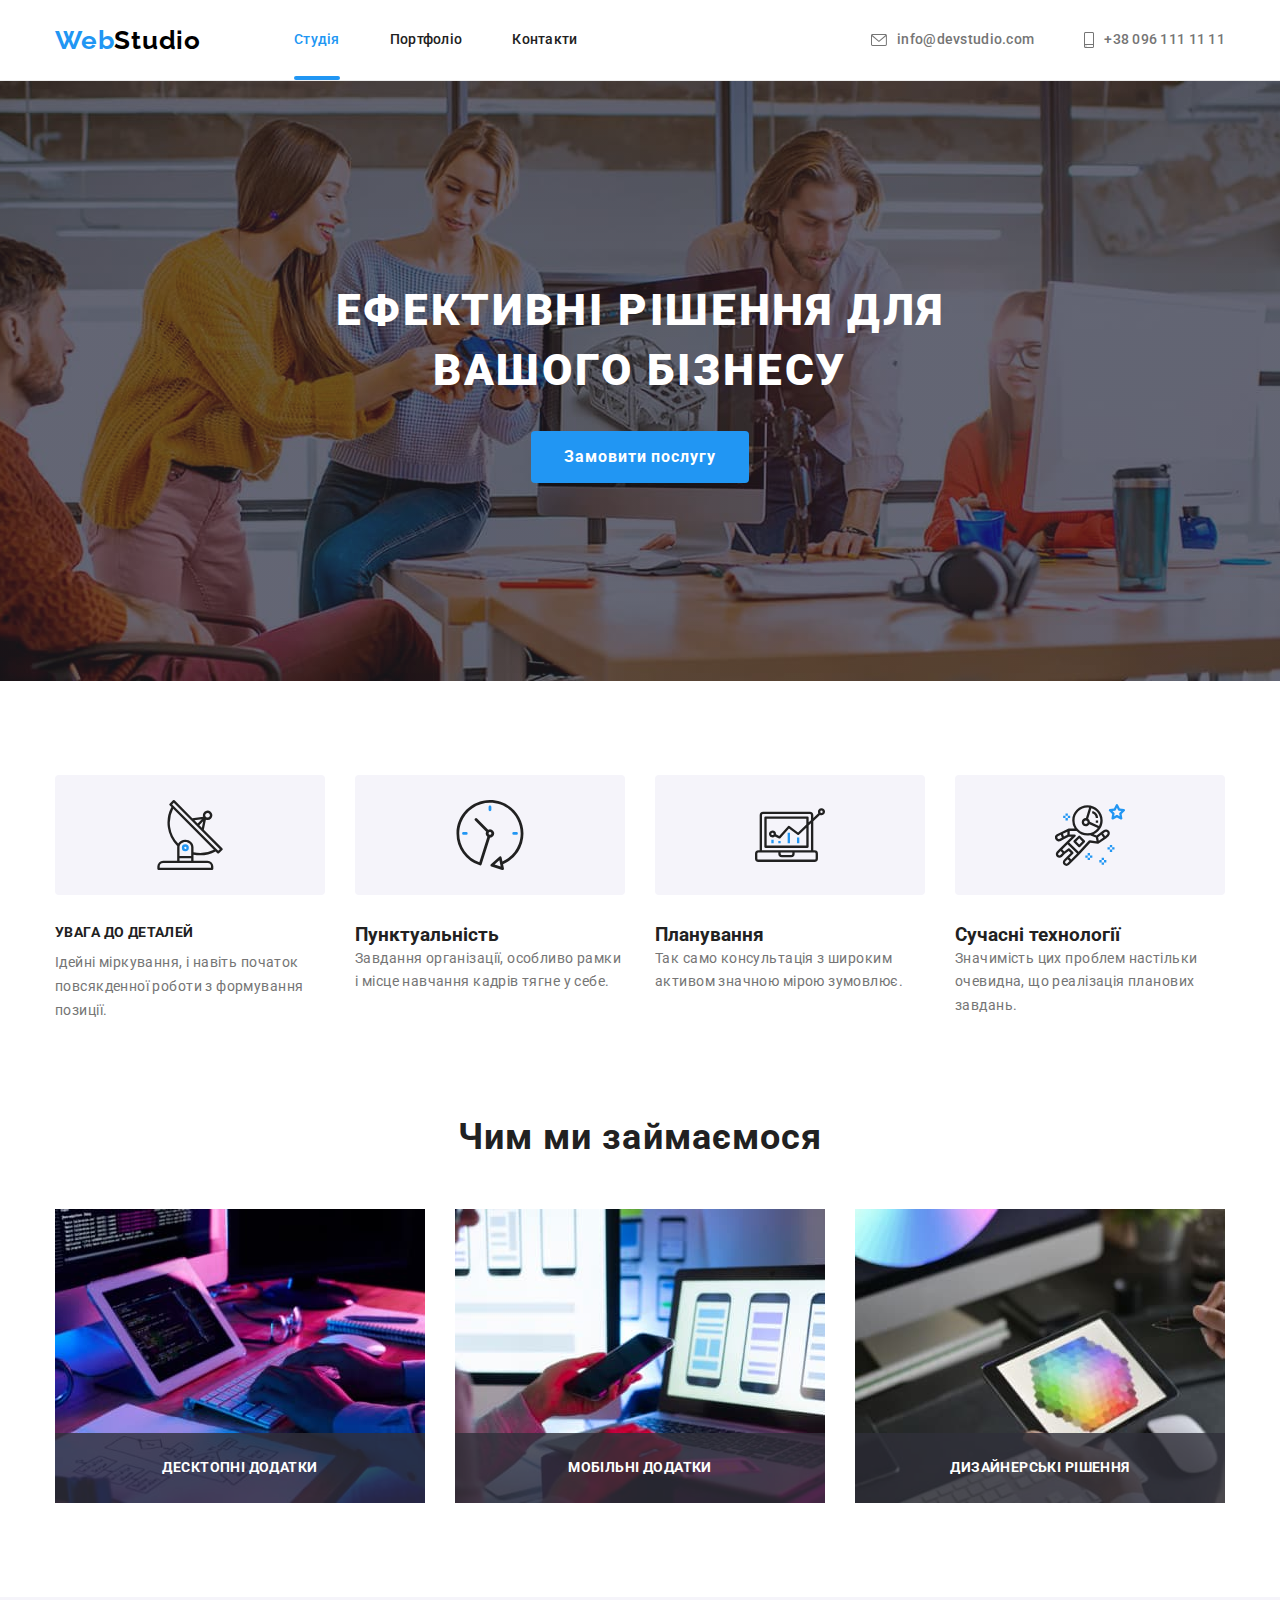
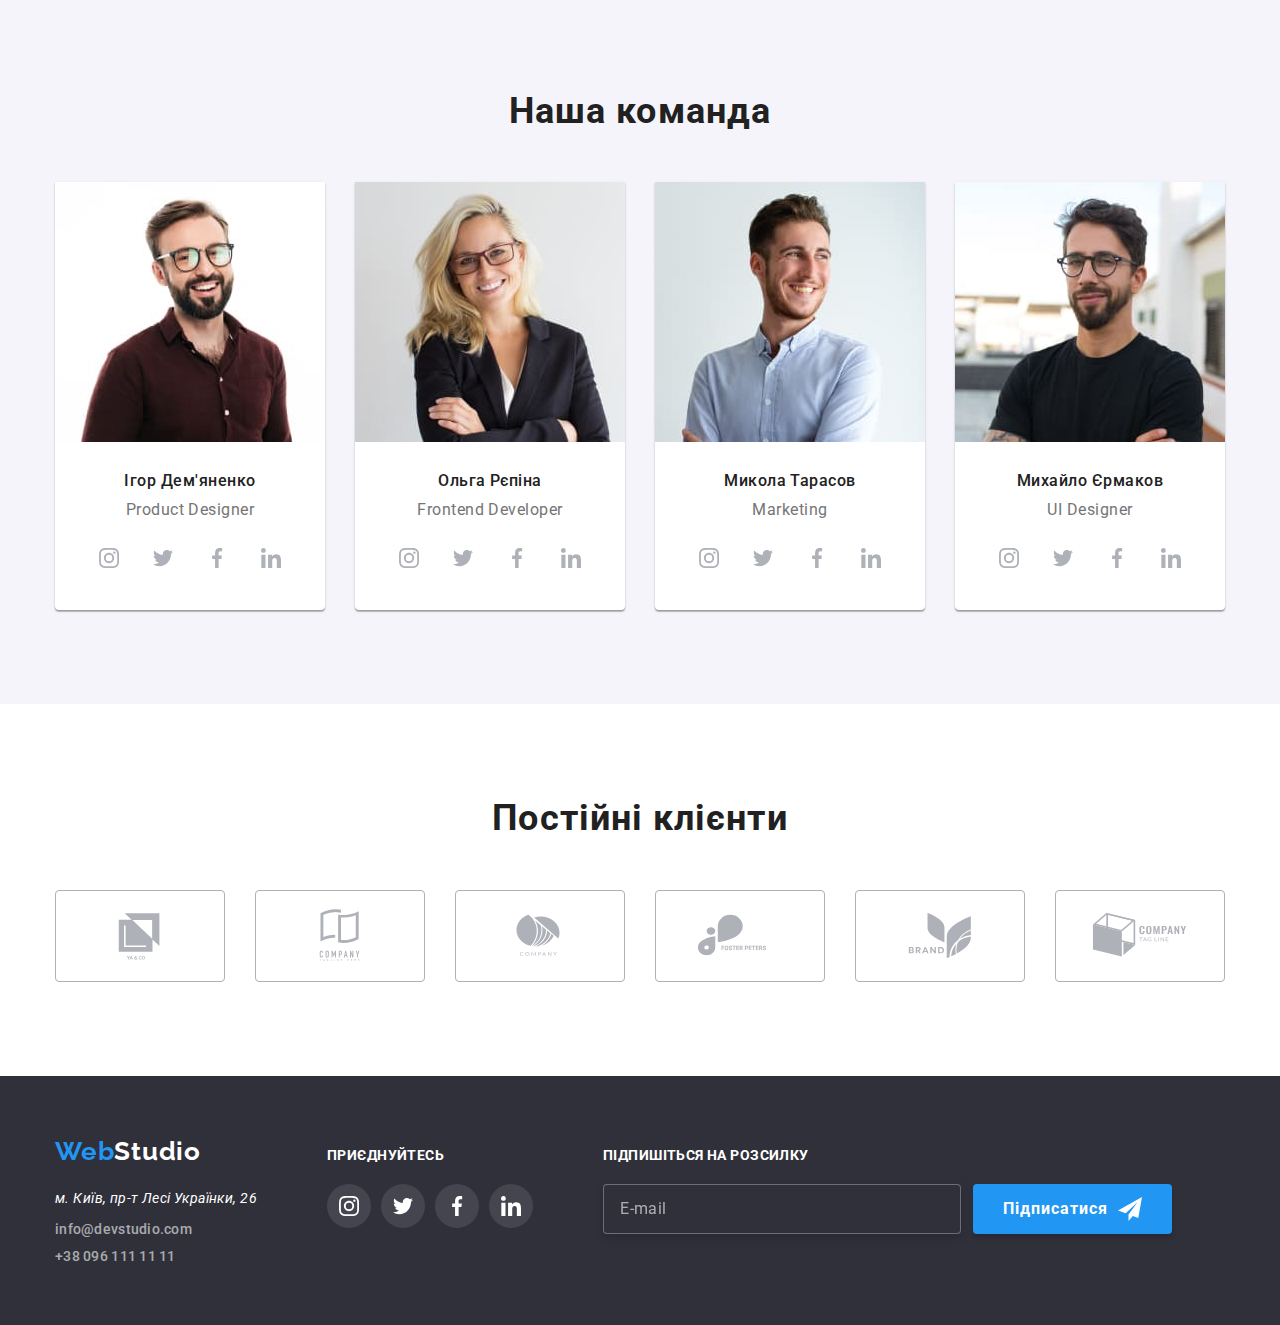
==== commit 7cc25331: "added components and utils" ====
--- a/index.html
+++ b/index.html
@@ -15,7 +15,8 @@
       rel="stylesheet"
       href="https://cdnjs.cloudflare.com/ajax/libs/modern-normalize/1.1.0/modern-normalize.min.css"
     />
-    <link rel="stylesheet" href="./css/styles.css" />
+    <!-- <link rel="stylesheet" href="./css/styles.css" /> -->
+    <link rel="stylesheet" href="./css/main.min.css" />
   </head>
   <body>
     <header class="page-header">
@@ -27,7 +28,9 @@
             >
             <ul class="list menu">
               <li>
-                <a class="menu__link current" href="./index.html">Студія</a>
+                <a class="menu__link menu__link--current" href="./index.html"
+                  >Студія</a
+                >
               </li>
               <li>
                 <a class="menu__link" href="./portfolio.html">Портфоліо</a>
@@ -59,7 +62,7 @@
     </header>
 
     <main>
-      <section class="hero-section">
+      <section class="hero-section section">
         <div class="container">
           <h1 class="hero-section__title">
             Ефективні рішення для вашого бізнесу
@@ -70,7 +73,7 @@
         </div>
       </section>
 
-      <section>
+      <section class="section">
         <div class="container">
           <h2 class="visually-hidden">Наші особливості</h2>
           <ul class="list features-list">
@@ -127,7 +130,7 @@
         </div>
       </section>
 
-      <section class="work-section">
+      <section class="work-section section">
         <div class="container">
           <h2 class="work-section__title">Чим ми займаємося</h2>
           <ul class="list activity">
@@ -165,7 +168,7 @@
         </div>
       </section>
 
-      <section class="team-section">
+      <section class="team-section section">
         <div class="container">
           <h2 class="team-section__title">Наша команда</h2>
           <ul class="list members">
@@ -329,7 +332,7 @@
         </div>
       </section>
 
-      <section class="clients-section">
+      <section class="clients-section section">
         <div class="container">
           <h2 class="clients-section__title">Постійні клієнти</h2>
           <ul class="customers list">
@@ -443,7 +446,7 @@
             </li>
           </ul>
         </div>
-        <form class="subscribe-form">
+        <form>
           <p class="subscribe-form__text">Підпишіться на розсилку</p>
           <div class="subscribe-form__box">
             <label class="visually-hidden" for="email-subscribe"></label>
@@ -467,82 +470,82 @@
 
     <div class="backdrop is-hidden" data-modal>
       <div class="modal">
-        <button type="button" class="modal-btn" data-modal-close>
-          <svg class="modal-icon" width="14" height="14">
+        <button type="button" class="modal__button" data-modal-close>
+          <svg class="modal__icon" width="14" height="14">
             <use href="./images/icons.svg#icon-close"></use>
           </svg>
         </button>
-        <form class="form-modal">
-          <p class="title-modal">Залиште свої дані, ми вам передзвонимо</p>
-          <div class="form-item">
-            <label class="form-label" for="user-name">Ім'я</label>
-            <div class="field-wrap">
+        <form class="form">
+          <p class="form__title">Залиште свої дані, ми вам передзвонимо</p>
+          <div class="form__item">
+            <label class="form__label" for="user-name">Ім'я</label>
+            <div class="form__input-wrap">
               <input
-                class="form-input"
+                class="form__input"
                 type="text"
                 name="name"
                 id="user-name"
               />
-              <svg class="input-icon" width="18" height="18">
+              <svg class="form__icon" width="18" height="18">
                 <use href="./images/icons.svg#icon-person-black"></use>
               </svg>
             </div>
           </div>
-          <div class="form-item">
-            <label class="form-label" for="user-tel">Телефон</label>
-            <div class="field-wrap">
+          <div class="form__item">
+            <label class="form__label" for="user-tel">Телефон</label>
+            <div class="form__input-wrap">
               <input
-                class="form-input"
+                class="form__input"
                 type="tel"
                 name="tel"
                 id="user-tel"
                 autocomplete="off"
               />
-              <svg class="input-icon" width="18" height="18">
+              <svg class="form__icon" width="18" height="18">
                 <use href="./images/icons.svg#icon-phone-black"></use>
               </svg>
             </div>
           </div>
-          <div class="form-item">
-            <label class="form-label" for="user-mail">Пошта</label>
-            <div class="field-wrap">
+          <div class="form__item">
+            <label class="form__label" for="user-mail">Пошта</label>
+            <div class="form__input-wrap">
               <input
-                class="form-input"
+                class="form__input"
                 type="email"
                 name="mail"
                 id="user-mail"
                 autocomplete="off"
               />
-              <svg class="input-icon" width="18" height="18">
+              <svg class="form__icon" width="18" height="18">
                 <use href="./images/icons.svg#icon-email-black"></use>
               </svg>
             </div>
           </div>
-          <div class="form-item-comment">
-            <label class="form-label" for="comment">Коментар</label>
+          <div class="form__item form__item--margin">
+            <label class="form__label" for="comment">Коментар</label>
             <textarea
-              class="form-comment"
+              class="form__comment"
               name="comment"
               id="comment"
               placeholder="Введіть текст"
             ></textarea>
           </div>
-          <div class="form-checkbox">
-            <label class="checkbox-label"
+          <div class="form__checkbox">
+            <label class="form__checkbox-label"
               ><input
                 type="checkbox"
-                class="checkbox-input"
+                class="form__checkbox-input"
                 name="accept"
                 value="accept"
               />
-              <svg class="check-icon" width="16" height="15">
+              <svg class="form__checkbox-icon" width="16" height="15">
                 <use href="./images/icons.svg#icon-check"></use>
               </svg>
               Погоджуюся з розсилкою та приймаю
-              <a href="#" class="checkbox-link">Умови договору</a>
+              <a href="#" class="form__checkbox-link">Умови договору</a>
             </label>
           </div>
-          <button class="form-submit" type="submit">Відправити</button>
+          <button class="form__submit" type="submit">Відправити</button>
         </form>
       </div>
     </div>
--- a/css/styles.css
+++ b/css/styles.css
@@ -543,7 +543,7 @@
     0px 2px 1px rgba(0, 0, 0, 0.2);
   border-radius: 4px;
 }
-.modal-btn {
+.modal__button {
   position: absolute;
   top: 8px;
   right: 8px;
@@ -557,16 +557,16 @@
   border-radius: 50%;
   cursor: pointer;
 }
-.modal-icon {
+.modal__icon {
   transition: fill 250ms cubic-bezier(0.4, 0, 0.2, 1);
 }
-.modal-icon:hover,
-.modal-icon:focus {
+.modal__icon:hover,
+.modal__icon:focus {
   fill: var(--accent-color);
 }
-.form-modal {
-}
-.title-modal {
+.form {
+}
+.form__title {
   margin-bottom: 12px;
   font-weight: 700;
   font-size: 20px;
@@ -575,23 +575,23 @@
   letter-spacing: 0.03em;
   color: var(--title-text-color);
 }
-.form-item {
+.form__item {
   display: flex;
   flex-direction: column;
   margin-bottom: 10px;
 }
-.form-label {
+.form__label {
   margin-bottom: 4px;
   font-size: 12px;
   line-height: 1.16;
   letter-spacing: 0.01em;
   color: var(--primary-text-color);
 }
-.field-wrap {
+.form__input-wrap {
   position: relative;
   width: 100%;
 }
-.form-input {
+.form__input {
   width: 100%;
   padding: 14px 42px;
   border: 1px solid var(--input-border-color);
@@ -599,10 +599,10 @@
   outline: none;
   transition: border-color 250ms cubic-bezier(0.4, 0, 0.2, 1);
 }
-.form-input:focus {
+.form__input:focus {
   border-color: var(--accent-color);
 }
-.input-icon {
+.form__icon {
   position: absolute;
   top: 50%;
   left: 12px;
@@ -610,15 +610,13 @@
   transition: fill 250ms cubic-bezier(0.4, 0, 0.2, 1);
   pointer-events: none;
 }
-.form-input:focus + .input-icon {
+.form__input:focus + .form__icon {
   fill: var(--accent-color);
 }
-.form-item-comment {
-  display: flex;
-  flex-direction: column;
+.form-item__margin {
   margin-bottom: 20px;
 }
-.form-comment {
+.form__comment {
   height: 120px;
   padding: 16px 12px;
   resize: none;
@@ -627,21 +625,21 @@
   outline: none;
   transition: border-color 250ms cubic-bezier(0.4, 0, 0.2, 1);
 }
-.form-comment:focus {
+.form__comment:focus {
   border-color: var(--accent-color);
 }
-.form-comment::placeholder {
+.form__comment::placeholder {
   font-weight: 400;
   font-size: 12px;
   line-height: 1.16;
   letter-spacing: 0.01em;
   color: rgba(117, 117, 117, 0.5);
 }
-.checkbox-input {
+.form__checkbox-input {
   appearance: none;
 }
 
-.checkbox-label {
+.form__checkbox-label {
   display: flex;
   align-items: center;
   justify-content: center;
@@ -651,12 +649,12 @@
   letter-spacing: 0.03em;
   color: var(--primary-text-color);
 }
-.checkbox-link {
+.form__checkbox-link {
   color: var(--accent-color);
   margin-left: 5px;
   cursor: pointer;
 }
-.check-icon {
+.form__checkbox-icon {
   /* position: absolute;
   top: 50%;
   left: 12px;
@@ -668,11 +666,11 @@
   transition: border-color 250ms cubic-bezier(0.4, 0, 0.2, 1),
     background-color 250ms cubic-bezier(0.4, 0, 0.2, 1);
 }
-.checkbox-input:checked + .check-icon {
+.form__checkbox-input:checked + .form__checkbox-icon {
   border-color: var(--accent-color);
   background-color: var(--accent-color);
 }
-.form-submit {
+.form__submit {
   display: flex;
   align-items: center;
   justify-content: center;
@@ -692,17 +690,17 @@
   box-shadow: 0px 4px 4px rgba(0, 0, 0, 0.15);
   transition: background-color 250ms cubic-bezier(0.4, 0, 0.2, 1);
 }
-.form-submit:hover {
+.form__submit:hover {
   background-color: var(--btn-hover-color);
 }
 /* Portfolio */
-.button-nav {
+.buttons-nav {
   display: flex;
   justify-content: center;
   gap: 8px;
   margin-bottom: 50px;
 }
-.button-nav__item {
+.buttons-nav__item {
   padding: 6px 22px;
   color: var(--title-text-color);
   background-color: var(--secondary-btn-color);
--- a/css/main.min.css
+++ b/css/main.min.css
@@ -0,0 +1 @@
+body{font-family:"Roboto",sans-serif;color:#212121;background-color:#fff}.visually-hidden{position:absolute;white-space:nowrap;width:1px;height:1px;overflow:hidden;border:0;padding:0;clip:rect(0 0 0 0);-webkit-clip-path:inset(50%);clip-path:inset(50%);margin:-1px}.list{list-style:none}h1,h2,h3,h4,h5,h6,p,ul{margin:0;padding:0}img{display:block;max-width:100%;height:auto}.container{width:1200px;margin-left:auto;margin-right:auto;padding-left:15px;padding-right:15px}.section{padding-top:94px;padding-bottom:94px}.page-header{background-color:#fff;border-bottom:1px solid #ececec}.page-header__conteiner{display:flex;align-items:center;justify-content:space-between}.logo{display:inline-block;color:#2196f3;font-family:"Raleway",sans-serif;font-weight:700;font-size:26px;line-height:1.19;text-decoration:none;letter-spacing:.03em}.page-header__logo-accent{color:#000}.page-footer__logo-accent{color:#fff}.page-footer__logo{margin-bottom:20px}.page-nav{display:flex;align-items:center;justify-content:space-between;gap:93px}.contacts{display:flex;gap:50px}.menu{display:flex;gap:50px}.menu__link{color:#212121;font-weight:500;font-size:14px;line-height:1.14;letter-spacing:.02em;text-decoration:none;padding:32px 0;display:block;transition:color 250ms cubic-bezier(0.4, 0, 0.2, 1)}.menu__link:hover{color:#2196f3}.menu__link:focus{color:#2196f3}.contacts__link{color:#757575;fill:#757575;font-weight:500;font-size:14px;line-height:1.14;letter-spacing:.02em;text-decoration:none;padding:32px 0;display:flex;align-items:center;transition:color 250ms cubic-bezier(0.4, 0, 0.2, 1),fill 250ms cubic-bezier(0.4, 0, 0.2, 1)}.contacts__link:hover{color:#2196f3;fill:#2196f3}.contacts__link:focus{color:#2196f3;fill:#2196f3}.menu__link--current{position:relative;color:#2196f3}.menu__link--current::after{position:absolute;bottom:0;left:0;content:"";width:100%;height:4px;background-color:#2196f3;border-radius:2px}.contacts__icon{margin-right:10px}.hero-section{padding-top:200px;padding-bottom:200px;background-color:#c4c4c4;text-align:center;background-image:linear-gradient(to right, rgba(47, 48, 58, 0.4), rgba(47, 48, 58, 0.4)),url("../images/header-img.jpg");max-width:1600px;background-repeat:no-repeat;background-position:center;max-height:600px;margin:0 auto}.hero-section__title{margin:0 auto 30px;max-width:696px;color:#fff;font-weight:900;font-size:44px;line-height:1.36;letter-spacing:.06em;text-transform:uppercase}.button{display:block;margin:0 auto;padding:10px 32px;min-width:216px;font-family:inherit;font-weight:700;font-size:16px;line-height:1.87;letter-spacing:.06em;text-align:center;background-color:#2196f3;color:#fff;cursor:pointer;border:1px solid rgba(0,0,0,0);border-radius:4px;transition:background-color 250ms cubic-bezier(0.4, 0, 0.2, 1),box-shadow 250ms cubic-bezier(0.4, 0, 0.2, 1)}.button:hover{background:#188ce8;box-shadow:0px 4px 4px rgba(0,0,0,.15)}.button:focus{background:#188ce8;box-shadow:0px 4px 4px rgba(0,0,0,.15);border-radius:4px}.features-list{display:flex;gap:30px}.features-list__item{flex-basis:calc((100% - 90px)/4)}.features-list__icon{display:flex;align-items:center;justify-content:center;height:120px;margin-bottom:30px;border-radius:4px;background-color:#f5f4fa}.features-list__title{margin-bottom:10px;font-weight:700;font-size:14px;line-height:1.14;letter-spacing:.03em;text-transform:uppercase}.features-list__text{color:#757575;font-size:14px;line-height:1.71;letter-spacing:.03em}.work-section{padding-top:0}.activity{display:flex;gap:30px}.activity__item{position:relative;flex-basis:calc((100% - 60px)/3)}.work-section__title{text-align:center;margin-bottom:50px;font-size:36px;line-height:1.16;letter-spacing:.03em}.activity__overlay{position:absolute;bottom:0;right:0;width:100%;min-height:70px;display:flex;align-items:center;justify-content:center;background-color:rgba(47,48,58,.8)}.activity__text{font-weight:700;font-size:14px;line-height:1.14;text-align:center;letter-spacing:.03em;text-transform:uppercase;color:#fff}.team-section{background-color:#f5f4fa}.team-section__title{text-align:center;margin-bottom:50px;font-size:36px;line-height:1.16;letter-spacing:.03em}.members{display:flex;gap:30px;flex-basis:calc((100% - 90px)/4)}.members__card{background-color:#fff;box-shadow:0px 1px 3px rgba(0,0,0,.12),0px 1px 1px rgba(0,0,0,.14),0px 2px 1px rgba(0,0,0,.2);border-radius:0px 0px 4px 4px}.members__name{margin-bottom:10px;font-weight:500;font-size:16px;line-height:1.18;letter-spacing:.03em;text-align:center}.members__position{color:#757575;font-size:16px;line-height:1.18;letter-spacing:.03em;text-align:center;margin-bottom:16px}.members__studio{padding:30px}.social{display:flex;align-items:center;justify-content:center;gap:10px}.social__link{display:flex;align-items:center;justify-content:center;width:44px;height:44px;background-color:#fff;border-radius:50%;fill:#afb1b8;transition:background-color 250ms cubic-bezier(0.4, 0, 0.2, 1),fill 250ms cubic-bezier(0.4, 0, 0.2, 1)}.social__link:hover,.social__link:focus{background-color:#2196f3;fill:#fff}.customers{display:flex;align-items:center;justify-content:center;gap:30px}.customers__link{display:flex;align-items:center;justify-content:center;width:170px;height:92px;border:1px solid #afb1b8;border-radius:4px;fill:#afb1b8;transition:border 250ms cubic-bezier(0.4, 0, 0.2, 1),fill 250ms cubic-bezier(0.4, 0, 0.2, 1)}.customers__link:hover,.customers__link:focus{fill:#2196f3;border:1px solid #2196f3}.clients-section__title{color:#212121;font-size:36px;line-height:1.16;text-align:center;letter-spacing:.03em;margin-bottom:50px}.page-footer{background-color:#2f303a;padding:60px 0}.page-footer__container{display:flex;gap:70px;align-items:baseline}.page-footer__social{display:flex;flex-direction:column;gap:20px}.soc-list{display:flex;gap:10px}.page-footer__text{font-weight:700;font-size:14px;line-height:1.14;letter-spacing:.03em;text-transform:uppercase;color:#fff}.address__link{display:inline-block;color:#fff;font-weight:400;font-size:14px;line-height:1.71;letter-spacing:.03em;text-decoration:none}.soc-link-footer{display:flex;align-items:center;justify-content:center;width:44px;height:44px;background-color:rgba(255,255,255,.1);border-radius:50%;fill:#fff;transition:background-color 250ms cubic-bezier(0.4, 0, 0.2, 1)}.soc-link-footer:hover,.soc-link-footer:focus{background-color:#2196f3}.address__contacts{display:inline-block;color:rgba(255,255,255,.6);font-weight:500;font-style:normal;font-size:14px;line-height:1.14;letter-spacing:.02em;text-decoration:none;transition:color 250ms cubic-bezier(0.4, 0, 0.2, 1)}.address__contacts:hover,.address__contacts:focus{color:#2196f3}.address__item:not(:last-child){margin-bottom:9px}.subscribe-form__box{display:flex;gap:12px}.subscribe-form__text{margin-bottom:20px;font-weight:700;font-size:14px;line-height:1.14;letter-spacing:.03em;text-transform:uppercase;color:#fff}.subscribe-form__input{min-width:358px;height:50px;padding:15px 16px;background-color:#2f303a;border:1px solid rgba(255,255,255,.3);filter:drop-shadow(0px 4px 4px rgba(0, 0, 0, 0.15));border-radius:4px}.subscribe-form__input::-moz-placeholder{font-weight:400;font-size:16px;line-height:1.25;letter-spacing:.03em;color:rgba(255,255,255,.6)}.subscribe-form__input:-ms-input-placeholder{font-weight:400;font-size:16px;line-height:1.25;letter-spacing:.03em;color:rgba(255,255,255,.6)}.subscribe-form__input::placeholder{font-weight:400;font-size:16px;line-height:1.25;letter-spacing:.03em;color:rgba(255,255,255,.6)}.subscribe-form__submit{display:flex;align-items:center;justify-content:center;gap:10px;max-width:200px;height:50px;padding:10px 28px;font-weight:700;font-size:16px;line-height:30px;letter-spacing:.06em;color:#fff;box-shadow:0px 4px 4px rgba(0,0,0,.15);border-color:rgba(0,0,0,0);border-radius:4px;background-color:#2196f3;transition:background-color 250ms cubic-bezier(0.4, 0, 0.2, 1)}.subscribe-form__submit:hover{background-color:#188ce8}.backdrop{position:fixed;top:0;left:0;width:100%;height:100%;background-color:rgba(0,0,0,.2);transition:opacity 250ms cubic-bezier(0.4, 0, 0.2, 1),visibility 250ms cubic-bezier(0.4, 0, 0.2, 1)}.is-hidden{opacity:0;visibility:hidden;pointer-events:none}.modal{position:absolute;top:50%;left:50%;transform:translate(-50%, -50%);padding:40px;min-width:528px;min-height:581px;background-color:#fff;box-shadow:0px 1px 3px rgba(0,0,0,.12),0px 1px 1px rgba(0,0,0,.14),0px 2px 1px rgba(0,0,0,.2);border-radius:4px}.modal__button{position:absolute;top:8px;right:8px;display:flex;align-items:center;justify-content:center;width:30px;height:30px;background-color:#fff;border:1px solid rgba(0,0,0,.1);border-radius:50%;cursor:pointer}.modal__icon{transition:fill 250ms cubic-bezier(0.4, 0, 0.2, 1)}.modal__icon:hover,.modal__icon:focus{fill:#2196f3}.form__title{margin-bottom:12px;font-weight:700;font-size:20px;line-height:1.15;text-align:center;letter-spacing:.03em;color:#212121}.form__item{display:flex;flex-direction:column;margin-bottom:10px}.form__label{margin-bottom:4px;font-size:12px;line-height:1.16;letter-spacing:.01em;color:#757575}.form__input-wrap{position:relative;width:100%}.form__input{width:100%;padding:14px 42px;border:1px solid rgba(33,33,33,.2);border-radius:4px;outline:none;transition:border-color 250ms cubic-bezier(0.4, 0, 0.2, 1)}.form__input:focus{border-color:#2196f3}.form__icon{position:absolute;top:50%;left:12px;transform:translateY(-50%);transition:fill 250ms cubic-bezier(0.4, 0, 0.2, 1);pointer-events:none}.form__input:focus+.form__icon{fill:#2196f3}.form-item__margin{margin-bottom:20px}.form__comment{height:120px;padding:16px 12px;resize:none;border:1px solid rgba(33,33,33,.2);border-radius:4px;outline:none;transition:border-color 250ms cubic-bezier(0.4, 0, 0.2, 1)}.form__comment:focus{border-color:#2196f3}.form__comment::-moz-placeholder{font-weight:400;font-size:12px;line-height:1.16;letter-spacing:.01em;color:rgba(117,117,117,.5)}.form__comment:-ms-input-placeholder{font-weight:400;font-size:12px;line-height:1.16;letter-spacing:.01em;color:rgba(117,117,117,.5)}.form__comment::placeholder{font-weight:400;font-size:12px;line-height:1.16;letter-spacing:.01em;color:rgba(117,117,117,.5)}.form__checkbox-input{-webkit-appearance:none;-moz-appearance:none;appearance:none}.form__checkbox-label{display:flex;align-items:center;justify-content:center;margin-bottom:30px;font-size:14px;line-height:1.71;letter-spacing:.03em;color:#757575}.form__checkbox-link{color:#2196f3;margin-left:5px;cursor:pointer}.form__checkbox-icon{margin-right:8px;border:2px solid #212121;border-radius:2px;transition:border-color 250ms cubic-bezier(0.4, 0, 0.2, 1),background-color 250ms cubic-bezier(0.4, 0, 0.2, 1)}.form__checkbox-input:checked+.form__checkbox-icon{border-color:#2196f3;background-color:#2196f3}.form__submit{display:flex;align-items:center;justify-content:center;margin:0 auto;padding:10px 52px;min-width:200px;font-family:inherit;font-weight:700;font-size:16px;line-height:1.87;letter-spacing:.06em;background-color:#2196f3;color:#fff;cursor:pointer;border:1px solid rgba(0,0,0,0);border-radius:4px;box-shadow:0px 4px 4px rgba(0,0,0,.15);transition:background-color 250ms cubic-bezier(0.4, 0, 0.2, 1)}.form__submit:hover{background-color:#188ce8}/*# sourceMappingURL=main.min.css.map */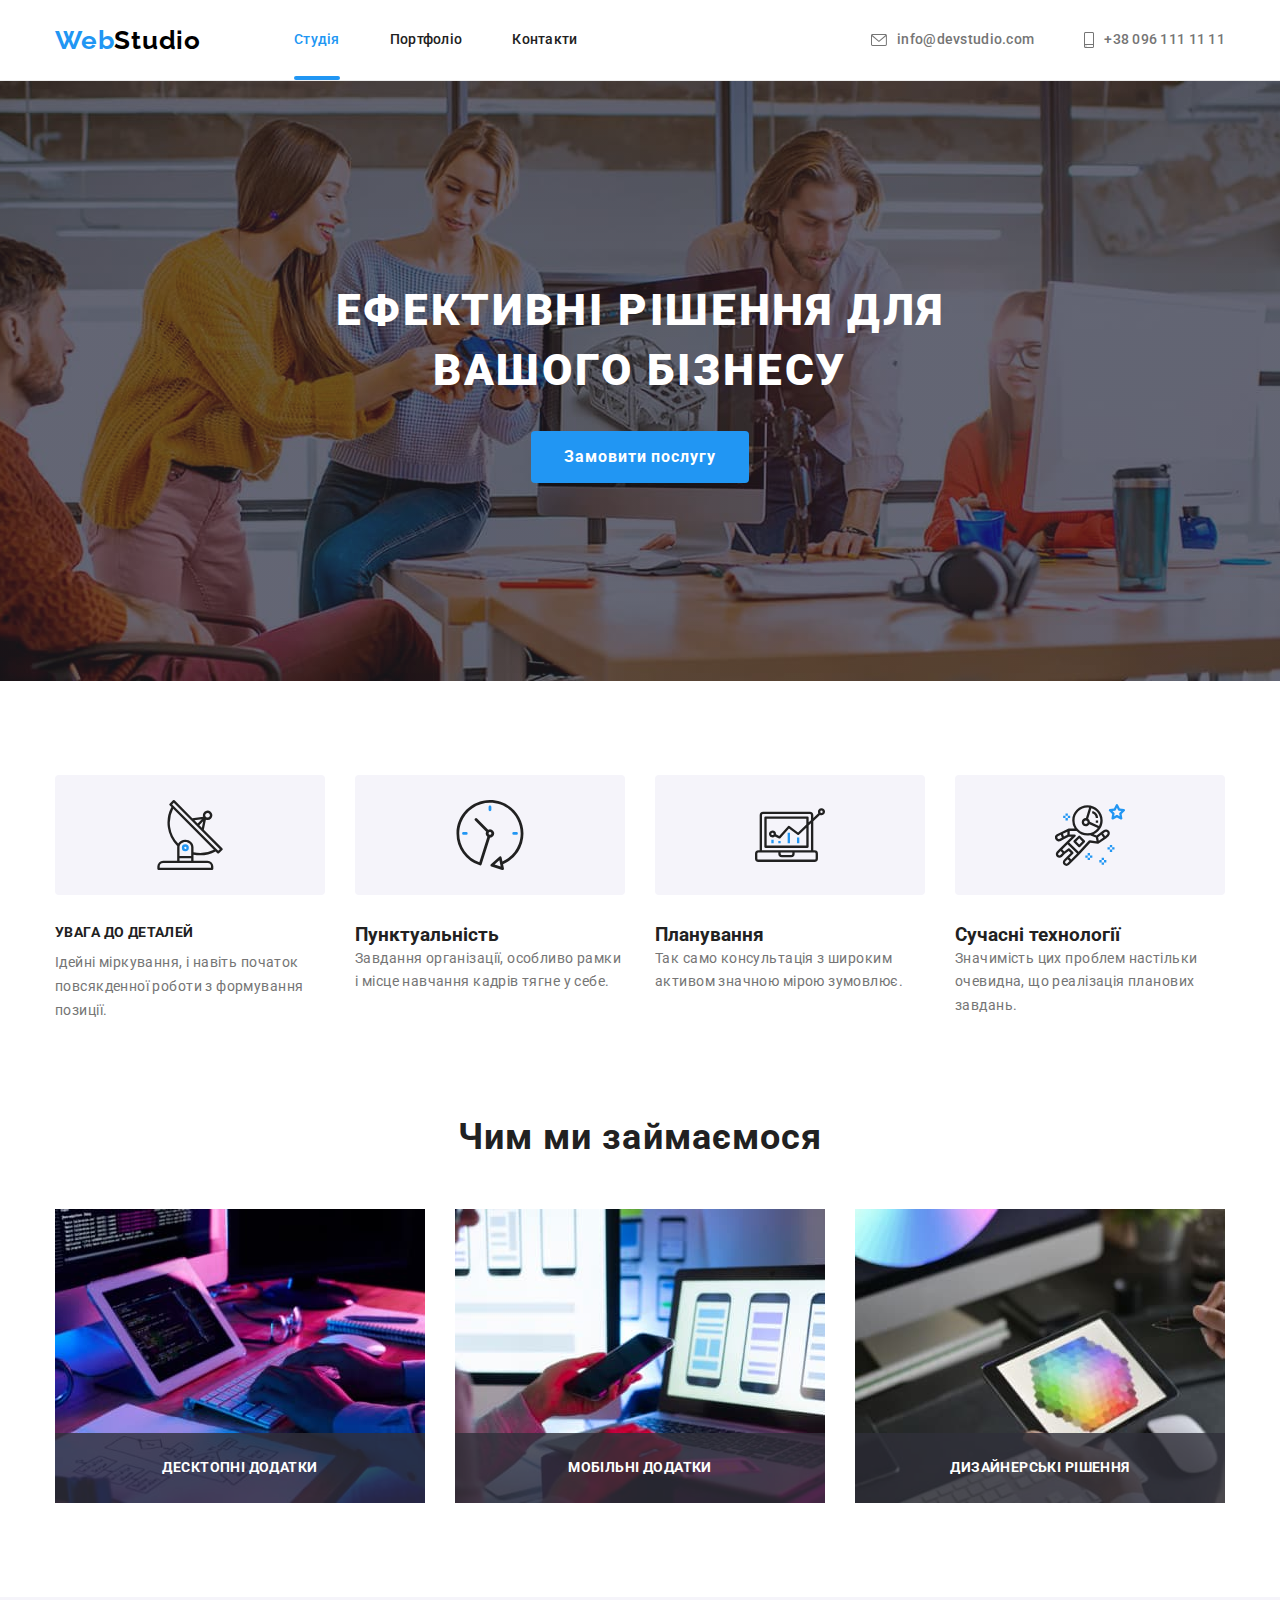
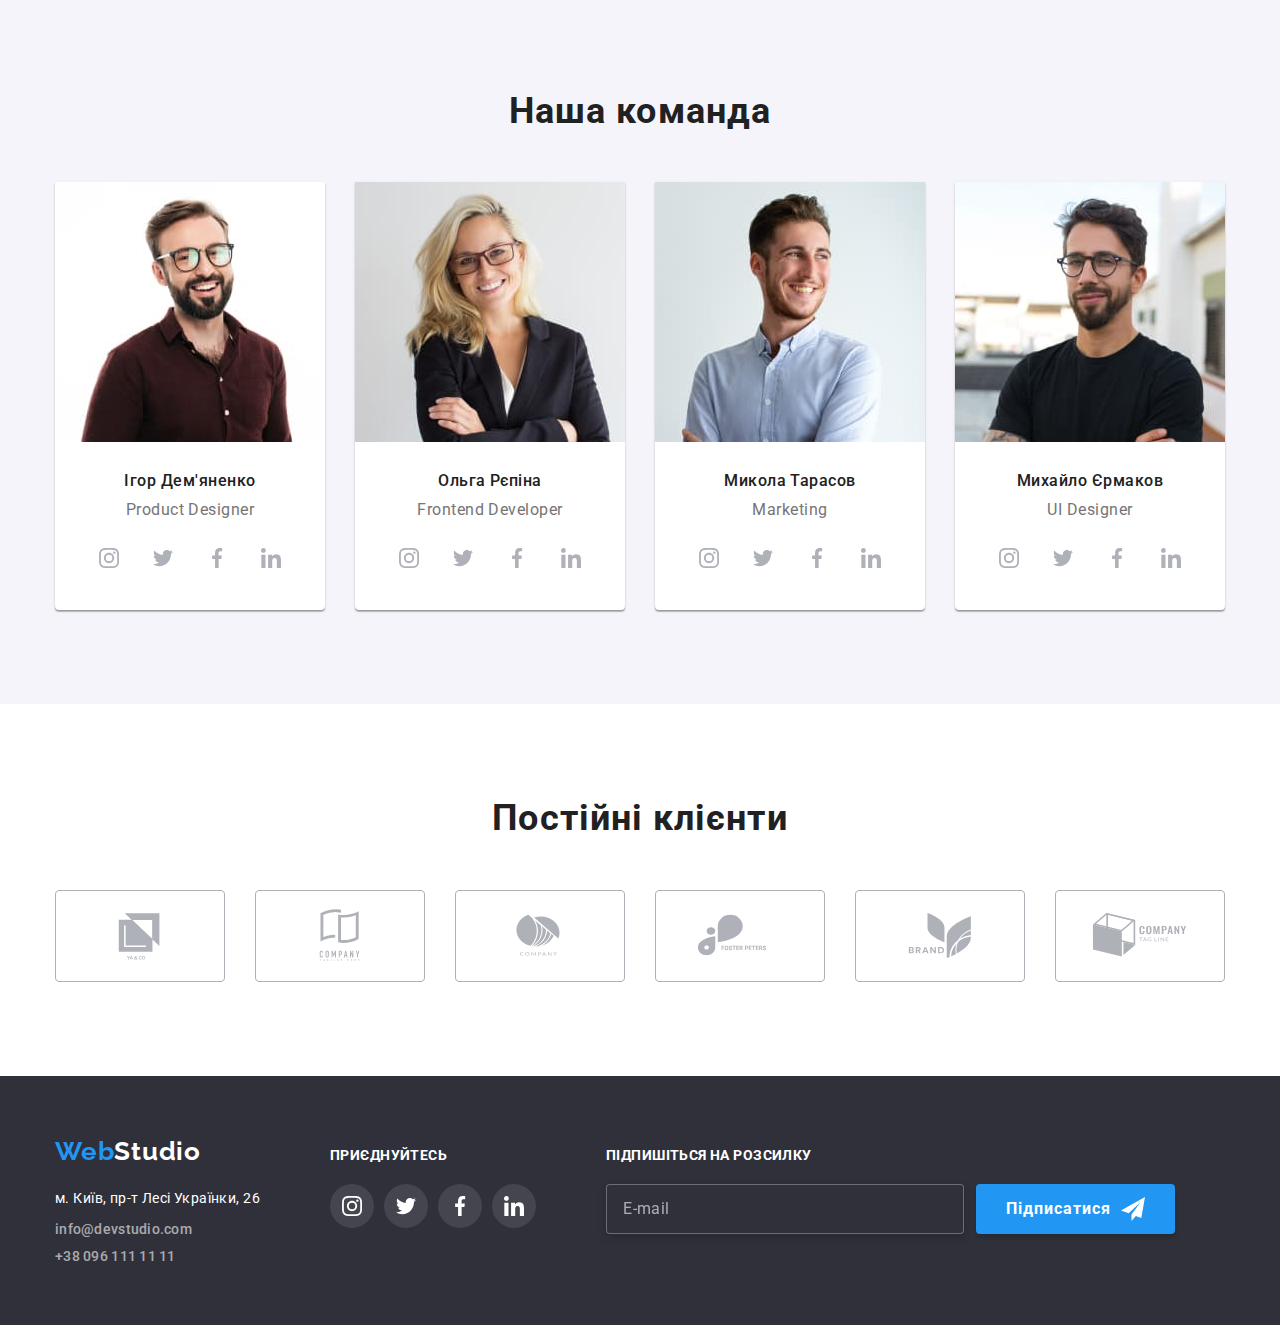
==== commit 65af4a7f: "corrected" ====
--- a/index.html
+++ b/index.html
@@ -15,7 +15,6 @@
       rel="stylesheet"
       href="https://cdnjs.cloudflare.com/ajax/libs/modern-normalize/1.1.0/modern-normalize.min.css"
     />
-    <!-- <link rel="stylesheet" href="./css/styles.css" /> -->
     <link rel="stylesheet" href="./css/main.min.css" />
   </head>
   <body>
--- a/css/main.min.css
+++ b/css/main.min.css
@@ -1 +1 @@
-body{font-family:"Roboto",sans-serif;color:#212121;background-color:#fff}.visually-hidden{position:absolute;white-space:nowrap;width:1px;height:1px;overflow:hidden;border:0;padding:0;clip:rect(0 0 0 0);-webkit-clip-path:inset(50%);clip-path:inset(50%);margin:-1px}.list{list-style:none}h1,h2,h3,h4,h5,h6,p,ul{margin:0;padding:0}img{display:block;max-width:100%;height:auto}.container{width:1200px;margin-left:auto;margin-right:auto;padding-left:15px;padding-right:15px}.section{padding-top:94px;padding-bottom:94px}.page-header{background-color:#fff;border-bottom:1px solid #ececec}.page-header__conteiner{display:flex;align-items:center;justify-content:space-between}.logo{display:inline-block;color:#2196f3;font-family:"Raleway",sans-serif;font-weight:700;font-size:26px;line-height:1.19;text-decoration:none;letter-spacing:.03em}.page-header__logo-accent{color:#000}.page-footer__logo-accent{color:#fff}.page-footer__logo{margin-bottom:20px}.page-nav{display:flex;align-items:center;justify-content:space-between;gap:93px}.contacts{display:flex;gap:50px}.menu{display:flex;gap:50px}.menu__link{color:#212121;font-weight:500;font-size:14px;line-height:1.14;letter-spacing:.02em;text-decoration:none;padding:32px 0;display:block;transition:color 250ms cubic-bezier(0.4, 0, 0.2, 1)}.menu__link:hover{color:#2196f3}.menu__link:focus{color:#2196f3}.contacts__link{color:#757575;fill:#757575;font-weight:500;font-size:14px;line-height:1.14;letter-spacing:.02em;text-decoration:none;padding:32px 0;display:flex;align-items:center;transition:color 250ms cubic-bezier(0.4, 0, 0.2, 1),fill 250ms cubic-bezier(0.4, 0, 0.2, 1)}.contacts__link:hover{color:#2196f3;fill:#2196f3}.contacts__link:focus{color:#2196f3;fill:#2196f3}.menu__link--current{position:relative;color:#2196f3}.menu__link--current::after{position:absolute;bottom:0;left:0;content:"";width:100%;height:4px;background-color:#2196f3;border-radius:2px}.contacts__icon{margin-right:10px}.hero-section{padding-top:200px;padding-bottom:200px;background-color:#c4c4c4;text-align:center;background-image:linear-gradient(to right, rgba(47, 48, 58, 0.4), rgba(47, 48, 58, 0.4)),url("../images/header-img.jpg");max-width:1600px;background-repeat:no-repeat;background-position:center;max-height:600px;margin:0 auto}.hero-section__title{margin:0 auto 30px;max-width:696px;color:#fff;font-weight:900;font-size:44px;line-height:1.36;letter-spacing:.06em;text-transform:uppercase}.button{display:block;margin:0 auto;padding:10px 32px;min-width:216px;font-family:inherit;font-weight:700;font-size:16px;line-height:1.87;letter-spacing:.06em;text-align:center;background-color:#2196f3;color:#fff;cursor:pointer;border:1px solid rgba(0,0,0,0);border-radius:4px;transition:background-color 250ms cubic-bezier(0.4, 0, 0.2, 1),box-shadow 250ms cubic-bezier(0.4, 0, 0.2, 1)}.button:hover{background:#188ce8;box-shadow:0px 4px 4px rgba(0,0,0,.15)}.button:focus{background:#188ce8;box-shadow:0px 4px 4px rgba(0,0,0,.15);border-radius:4px}.features-list{display:flex;gap:30px}.features-list__item{flex-basis:calc((100% - 90px)/4)}.features-list__icon{display:flex;align-items:center;justify-content:center;height:120px;margin-bottom:30px;border-radius:4px;background-color:#f5f4fa}.features-list__title{margin-bottom:10px;font-weight:700;font-size:14px;line-height:1.14;letter-spacing:.03em;text-transform:uppercase}.features-list__text{color:#757575;font-size:14px;line-height:1.71;letter-spacing:.03em}.work-section{padding-top:0}.activity{display:flex;gap:30px}.activity__item{position:relative;flex-basis:calc((100% - 60px)/3)}.work-section__title{text-align:center;margin-bottom:50px;font-size:36px;line-height:1.16;letter-spacing:.03em}.activity__overlay{position:absolute;bottom:0;right:0;width:100%;min-height:70px;display:flex;align-items:center;justify-content:center;background-color:rgba(47,48,58,.8)}.activity__text{font-weight:700;font-size:14px;line-height:1.14;text-align:center;letter-spacing:.03em;text-transform:uppercase;color:#fff}.team-section{background-color:#f5f4fa}.team-section__title{text-align:center;margin-bottom:50px;font-size:36px;line-height:1.16;letter-spacing:.03em}.members{display:flex;gap:30px;flex-basis:calc((100% - 90px)/4)}.members__card{background-color:#fff;box-shadow:0px 1px 3px rgba(0,0,0,.12),0px 1px 1px rgba(0,0,0,.14),0px 2px 1px rgba(0,0,0,.2);border-radius:0px 0px 4px 4px}.members__name{margin-bottom:10px;font-weight:500;font-size:16px;line-height:1.18;letter-spacing:.03em;text-align:center}.members__position{color:#757575;font-size:16px;line-height:1.18;letter-spacing:.03em;text-align:center;margin-bottom:16px}.members__studio{padding:30px}.social{display:flex;align-items:center;justify-content:center;gap:10px}.social__link{display:flex;align-items:center;justify-content:center;width:44px;height:44px;background-color:#fff;border-radius:50%;fill:#afb1b8;transition:background-color 250ms cubic-bezier(0.4, 0, 0.2, 1),fill 250ms cubic-bezier(0.4, 0, 0.2, 1)}.social__link:hover,.social__link:focus{background-color:#2196f3;fill:#fff}.customers{display:flex;align-items:center;justify-content:center;gap:30px}.customers__link{display:flex;align-items:center;justify-content:center;width:170px;height:92px;border:1px solid #afb1b8;border-radius:4px;fill:#afb1b8;transition:border 250ms cubic-bezier(0.4, 0, 0.2, 1),fill 250ms cubic-bezier(0.4, 0, 0.2, 1)}.customers__link:hover,.customers__link:focus{fill:#2196f3;border:1px solid #2196f3}.clients-section__title{color:#212121;font-size:36px;line-height:1.16;text-align:center;letter-spacing:.03em;margin-bottom:50px}.page-footer{background-color:#2f303a;padding:60px 0}.page-footer__container{display:flex;gap:70px;align-items:baseline}.page-footer__social{display:flex;flex-direction:column;gap:20px}.soc-list{display:flex;gap:10px}.page-footer__text{font-weight:700;font-size:14px;line-height:1.14;letter-spacing:.03em;text-transform:uppercase;color:#fff}.address__link{display:inline-block;color:#fff;font-weight:400;font-size:14px;line-height:1.71;letter-spacing:.03em;text-decoration:none}.soc-link-footer{display:flex;align-items:center;justify-content:center;width:44px;height:44px;background-color:rgba(255,255,255,.1);border-radius:50%;fill:#fff;transition:background-color 250ms cubic-bezier(0.4, 0, 0.2, 1)}.soc-link-footer:hover,.soc-link-footer:focus{background-color:#2196f3}.address__contacts{display:inline-block;color:rgba(255,255,255,.6);font-weight:500;font-style:normal;font-size:14px;line-height:1.14;letter-spacing:.02em;text-decoration:none;transition:color 250ms cubic-bezier(0.4, 0, 0.2, 1)}.address__contacts:hover,.address__contacts:focus{color:#2196f3}.address__item:not(:last-child){margin-bottom:9px}.subscribe-form__box{display:flex;gap:12px}.subscribe-form__text{margin-bottom:20px;font-weight:700;font-size:14px;line-height:1.14;letter-spacing:.03em;text-transform:uppercase;color:#fff}.subscribe-form__input{min-width:358px;height:50px;padding:15px 16px;background-color:#2f303a;border:1px solid rgba(255,255,255,.3);filter:drop-shadow(0px 4px 4px rgba(0, 0, 0, 0.15));border-radius:4px}.subscribe-form__input::-moz-placeholder{font-weight:400;font-size:16px;line-height:1.25;letter-spacing:.03em;color:rgba(255,255,255,.6)}.subscribe-form__input:-ms-input-placeholder{font-weight:400;font-size:16px;line-height:1.25;letter-spacing:.03em;color:rgba(255,255,255,.6)}.subscribe-form__input::placeholder{font-weight:400;font-size:16px;line-height:1.25;letter-spacing:.03em;color:rgba(255,255,255,.6)}.subscribe-form__submit{display:flex;align-items:center;justify-content:center;gap:10px;max-width:200px;height:50px;padding:10px 28px;font-weight:700;font-size:16px;line-height:30px;letter-spacing:.06em;color:#fff;box-shadow:0px 4px 4px rgba(0,0,0,.15);border-color:rgba(0,0,0,0);border-radius:4px;background-color:#2196f3;transition:background-color 250ms cubic-bezier(0.4, 0, 0.2, 1)}.subscribe-form__submit:hover{background-color:#188ce8}.backdrop{position:fixed;top:0;left:0;width:100%;height:100%;background-color:rgba(0,0,0,.2);transition:opacity 250ms cubic-bezier(0.4, 0, 0.2, 1),visibility 250ms cubic-bezier(0.4, 0, 0.2, 1)}.is-hidden{opacity:0;visibility:hidden;pointer-events:none}.modal{position:absolute;top:50%;left:50%;transform:translate(-50%, -50%);padding:40px;min-width:528px;min-height:581px;background-color:#fff;box-shadow:0px 1px 3px rgba(0,0,0,.12),0px 1px 1px rgba(0,0,0,.14),0px 2px 1px rgba(0,0,0,.2);border-radius:4px}.modal__button{position:absolute;top:8px;right:8px;display:flex;align-items:center;justify-content:center;width:30px;height:30px;background-color:#fff;border:1px solid rgba(0,0,0,.1);border-radius:50%;cursor:pointer}.modal__icon{transition:fill 250ms cubic-bezier(0.4, 0, 0.2, 1)}.modal__icon:hover,.modal__icon:focus{fill:#2196f3}.form__title{margin-bottom:12px;font-weight:700;font-size:20px;line-height:1.15;text-align:center;letter-spacing:.03em;color:#212121}.form__item{display:flex;flex-direction:column;margin-bottom:10px}.form__label{margin-bottom:4px;font-size:12px;line-height:1.16;letter-spacing:.01em;color:#757575}.form__input-wrap{position:relative;width:100%}.form__input{width:100%;padding:14px 42px;border:1px solid rgba(33,33,33,.2);border-radius:4px;outline:none;transition:border-color 250ms cubic-bezier(0.4, 0, 0.2, 1)}.form__input:focus{border-color:#2196f3}.form__icon{position:absolute;top:50%;left:12px;transform:translateY(-50%);transition:fill 250ms cubic-bezier(0.4, 0, 0.2, 1);pointer-events:none}.form__input:focus+.form__icon{fill:#2196f3}.form-item__margin{margin-bottom:20px}.form__comment{height:120px;padding:16px 12px;resize:none;border:1px solid rgba(33,33,33,.2);border-radius:4px;outline:none;transition:border-color 250ms cubic-bezier(0.4, 0, 0.2, 1)}.form__comment:focus{border-color:#2196f3}.form__comment::-moz-placeholder{font-weight:400;font-size:12px;line-height:1.16;letter-spacing:.01em;color:rgba(117,117,117,.5)}.form__comment:-ms-input-placeholder{font-weight:400;font-size:12px;line-height:1.16;letter-spacing:.01em;color:rgba(117,117,117,.5)}.form__comment::placeholder{font-weight:400;font-size:12px;line-height:1.16;letter-spacing:.01em;color:rgba(117,117,117,.5)}.form__checkbox-input{-webkit-appearance:none;-moz-appearance:none;appearance:none}.form__checkbox-label{display:flex;align-items:center;justify-content:center;margin-bottom:30px;font-size:14px;line-height:1.71;letter-spacing:.03em;color:#757575}.form__checkbox-link{color:#2196f3;margin-left:5px;cursor:pointer}.form__checkbox-icon{margin-right:8px;border:2px solid #212121;border-radius:2px;transition:border-color 250ms cubic-bezier(0.4, 0, 0.2, 1),background-color 250ms cubic-bezier(0.4, 0, 0.2, 1)}.form__checkbox-input:checked+.form__checkbox-icon{border-color:#2196f3;background-color:#2196f3}.form__submit{display:flex;align-items:center;justify-content:center;margin:0 auto;padding:10px 52px;min-width:200px;font-family:inherit;font-weight:700;font-size:16px;line-height:1.87;letter-spacing:.06em;background-color:#2196f3;color:#fff;cursor:pointer;border:1px solid rgba(0,0,0,0);border-radius:4px;box-shadow:0px 4px 4px rgba(0,0,0,.15);transition:background-color 250ms cubic-bezier(0.4, 0, 0.2, 1)}.form__submit:hover{background-color:#188ce8}/*# sourceMappingURL=main.min.css.map */+body{font-family:"Roboto",sans-serif;color:#212121;background-color:#fff}.visually-hidden{position:absolute;white-space:nowrap;width:1px;height:1px;overflow:hidden;border:0;padding:0;clip:rect(0 0 0 0);-webkit-clip-path:inset(50%);clip-path:inset(50%);margin:-1px}.list{list-style:none}h1,h2,h3,h4,h5,h6,p,ul{margin:0;padding:0}img{display:block;max-width:100%;height:auto}.container{width:1200px;margin-left:auto;margin-right:auto;padding-left:15px;padding-right:15px}.section{padding-top:94px;padding-bottom:94px}.page-header{background-color:#fff;border-bottom:1px solid #ececec}.page-header__conteiner{display:flex;align-items:center;justify-content:space-between}.logo{display:inline-block;color:#2196f3;font-family:"Raleway",sans-serif;font-weight:700;font-size:26px;line-height:1.19;text-decoration:none;letter-spacing:.03em}.page-header__logo-accent{color:#000}.page-footer__logo-accent{color:#fff}.page-footer__logo{margin-bottom:20px}.page-nav{display:flex;align-items:center;justify-content:space-between;gap:93px}.contacts{display:flex;gap:50px}.menu{display:flex;gap:50px}.menu__link{color:#212121;font-weight:500;font-size:14px;line-height:1.14;letter-spacing:.02em;text-decoration:none;padding:32px 0;display:block;transition:color 250ms cubic-bezier(0.4, 0, 0.2, 1)}.menu__link:hover{color:#2196f3}.menu__link:focus{color:#2196f3}.contacts__link{color:#757575;fill:#757575;font-weight:500;font-size:14px;line-height:1.14;letter-spacing:.02em;text-decoration:none;padding:32px 0;display:flex;align-items:center;transition:color 250ms cubic-bezier(0.4, 0, 0.2, 1),fill 250ms cubic-bezier(0.4, 0, 0.2, 1)}.contacts__link:hover{color:#2196f3;fill:#2196f3}.contacts__link:focus{color:#2196f3;fill:#2196f3}.menu__link--current{position:relative;color:#2196f3}.menu__link--current::after{position:absolute;bottom:0;left:0;content:"";width:100%;height:4px;background-color:#2196f3;border-radius:2px}.contacts__icon{margin-right:10px}.hero-section{padding-top:200px;padding-bottom:200px;background-color:#c4c4c4;text-align:center;background-image:linear-gradient(to right, rgba(47, 48, 58, 0.4), rgba(47, 48, 58, 0.4)),url("../images/header-img.jpg");max-width:1600px;background-repeat:no-repeat;background-position:center;max-height:600px;margin:0 auto}.hero-section__title{margin:0 auto 30px;max-width:696px;color:#fff;font-weight:900;font-size:44px;line-height:1.36;letter-spacing:.06em;text-transform:uppercase}.button{display:block;margin:0 auto;padding:10px 32px;min-width:216px;font-family:inherit;font-weight:700;font-size:16px;line-height:1.87;letter-spacing:.06em;text-align:center;background-color:#2196f3;color:#fff;cursor:pointer;border:1px solid rgba(0,0,0,0);border-radius:4px;transition:background-color 250ms cubic-bezier(0.4, 0, 0.2, 1),box-shadow 250ms cubic-bezier(0.4, 0, 0.2, 1)}.button:hover{background:#188ce8;box-shadow:0px 4px 4px rgba(0,0,0,.15)}.button:focus{background:#188ce8;box-shadow:0px 4px 4px rgba(0,0,0,.15);border-radius:4px}.features-list{display:flex;gap:30px}.features-list__item{flex-basis:calc((100% - 90px)/4)}.features-list__icon{display:flex;align-items:center;justify-content:center;height:120px;margin-bottom:30px;border-radius:4px;background-color:#f5f4fa}.features-list__title{margin-bottom:10px;font-weight:700;font-size:14px;line-height:1.14;letter-spacing:.03em;text-transform:uppercase}.features-list__text{color:#757575;font-size:14px;line-height:1.71;letter-spacing:.03em}.work-section{padding-top:0}.activity{display:flex;gap:30px}.activity__item{position:relative;flex-basis:calc((100% - 60px)/3)}.work-section__title{text-align:center;margin-bottom:50px;font-size:36px;line-height:1.16;letter-spacing:.03em}.activity__overlay{position:absolute;bottom:0;right:0;width:100%;min-height:70px;display:flex;align-items:center;justify-content:center;background-color:rgba(47,48,58,.8)}.activity__text{font-weight:700;font-size:14px;line-height:1.14;text-align:center;letter-spacing:.03em;text-transform:uppercase;color:#fff}.team-section{background-color:#f5f4fa}.team-section__title{text-align:center;margin-bottom:50px;font-size:36px;line-height:1.16;letter-spacing:.03em}.members{display:flex;gap:30px;flex-basis:calc((100% - 90px)/4)}.members__card{background-color:#fff;box-shadow:0px 1px 3px rgba(0,0,0,.12),0px 1px 1px rgba(0,0,0,.14),0px 2px 1px rgba(0,0,0,.2);border-radius:0px 0px 4px 4px}.members__name{margin-bottom:10px;font-weight:500;font-size:16px;line-height:1.18;letter-spacing:.03em;text-align:center}.members__position{color:#757575;font-size:16px;line-height:1.18;letter-spacing:.03em;text-align:center;margin-bottom:16px}.members__studio{padding:30px}.social{display:flex;align-items:center;justify-content:center;gap:10px}.social__link{display:flex;align-items:center;justify-content:center;width:44px;height:44px;background-color:#fff;border-radius:50%;fill:#afb1b8;transition:background-color 250ms cubic-bezier(0.4, 0, 0.2, 1),fill 250ms cubic-bezier(0.4, 0, 0.2, 1)}.social__link:hover,.social__link:focus{background-color:#2196f3;fill:#fff}.customers{display:flex;align-items:center;justify-content:center;gap:30px}.customers__link{display:flex;align-items:center;justify-content:center;width:170px;height:92px;border:1px solid #afb1b8;border-radius:4px;fill:#afb1b8;transition:border 250ms cubic-bezier(0.4, 0, 0.2, 1),fill 250ms cubic-bezier(0.4, 0, 0.2, 1)}.customers__link:hover,.customers__link:focus{fill:#2196f3;border:1px solid #2196f3}.clients-section__title{color:#212121;font-size:36px;line-height:1.16;text-align:center;letter-spacing:.03em;margin-bottom:50px}.page-footer{background-color:#2f303a;padding:60px 0}.page-footer__container{display:flex;gap:70px;align-items:baseline}.page-footer__social{display:flex;flex-direction:column;gap:20px}.soc-list{display:flex;gap:10px}.page-footer__text{font-weight:700;font-size:14px;line-height:1.14;letter-spacing:.03em;text-transform:uppercase;color:#fff}.address__link{display:inline-block;color:#fff;font-style:normal;font-weight:400;font-size:14px;line-height:1.71;letter-spacing:.03em;text-decoration:none}.soc-link-footer{display:flex;align-items:center;justify-content:center;width:44px;height:44px;background-color:rgba(255,255,255,.1);border-radius:50%;fill:#fff;transition:background-color 250ms cubic-bezier(0.4, 0, 0.2, 1)}.soc-link-footer:hover,.soc-link-footer:focus{background-color:#2196f3}.address__contacts{display:inline-block;color:rgba(255,255,255,.6);font-weight:500;font-style:normal;font-size:14px;line-height:1.14;letter-spacing:.02em;text-decoration:none;transition:color 250ms cubic-bezier(0.4, 0, 0.2, 1)}.address__contacts:hover,.address__contacts:focus{color:#2196f3}.address__item:not(:last-child){margin-bottom:9px}.subscribe-form__box{display:flex;gap:12px}.subscribe-form__text{margin-bottom:20px;font-weight:700;font-size:14px;line-height:1.14;letter-spacing:.03em;text-transform:uppercase;color:#fff}.subscribe-form__input{min-width:358px;height:50px;padding:15px 16px;background-color:#2f303a;border:1px solid rgba(255,255,255,.3);filter:drop-shadow(0px 4px 4px rgba(0, 0, 0, 0.15));border-radius:4px}.subscribe-form__input::-moz-placeholder{font-weight:400;font-size:16px;line-height:1.25;letter-spacing:.03em;color:rgba(255,255,255,.6)}.subscribe-form__input:-ms-input-placeholder{font-weight:400;font-size:16px;line-height:1.25;letter-spacing:.03em;color:rgba(255,255,255,.6)}.subscribe-form__input::placeholder{font-weight:400;font-size:16px;line-height:1.25;letter-spacing:.03em;color:rgba(255,255,255,.6)}.subscribe-form__submit{display:flex;align-items:center;justify-content:center;gap:10px;max-width:200px;height:50px;padding:10px 28px;font-weight:700;font-size:16px;line-height:30px;letter-spacing:.06em;color:#fff;box-shadow:0px 4px 4px rgba(0,0,0,.15);border-color:rgba(0,0,0,0);border-radius:4px;background-color:#2196f3;transition:background-color 250ms cubic-bezier(0.4, 0, 0.2, 1)}.subscribe-form__submit:hover{background-color:#188ce8}.backdrop{position:fixed;top:0;left:0;width:100%;height:100%;background-color:rgba(0,0,0,.2);transition:opacity 250ms cubic-bezier(0.4, 0, 0.2, 1),visibility 250ms cubic-bezier(0.4, 0, 0.2, 1)}.is-hidden{opacity:0;visibility:hidden;pointer-events:none}.modal{position:absolute;top:50%;left:50%;transform:translate(-50%, -50%);padding:40px;min-width:528px;min-height:581px;background-color:#fff;box-shadow:0px 1px 3px rgba(0,0,0,.12),0px 1px 1px rgba(0,0,0,.14),0px 2px 1px rgba(0,0,0,.2);border-radius:4px}.modal__button{position:absolute;top:8px;right:8px;display:flex;align-items:center;justify-content:center;width:30px;height:30px;background-color:#fff;border:1px solid rgba(0,0,0,.1);border-radius:50%;cursor:pointer}.modal__icon{transition:fill 250ms cubic-bezier(0.4, 0, 0.2, 1)}.modal__icon:hover,.modal__icon:focus{fill:#2196f3}.form__title{margin-bottom:12px;font-weight:700;font-size:20px;line-height:1.15;text-align:center;letter-spacing:.03em;color:#212121}.form__item{display:flex;flex-direction:column;margin-bottom:10px}.form__label{margin-bottom:4px;font-size:12px;line-height:1.16;letter-spacing:.01em;color:#757575}.form__input-wrap{position:relative;width:100%}.form__input{width:100%;padding:14px 42px;border:1px solid rgba(33,33,33,.2);border-radius:4px;outline:none;transition:border-color 250ms cubic-bezier(0.4, 0, 0.2, 1)}.form__input:focus{border-color:#2196f3}.form__icon{position:absolute;top:50%;left:12px;transform:translateY(-50%);transition:fill 250ms cubic-bezier(0.4, 0, 0.2, 1);pointer-events:none}.form__input:focus+.form__icon{fill:#2196f3}.form-item__margin{margin-bottom:20px}.form__comment{height:120px;padding:16px 12px;resize:none;border:1px solid rgba(33,33,33,.2);border-radius:4px;outline:none;transition:border-color 250ms cubic-bezier(0.4, 0, 0.2, 1)}.form__comment:focus{border-color:#2196f3}.form__comment::-moz-placeholder{font-weight:400;font-size:12px;line-height:1.16;letter-spacing:.01em;color:rgba(117,117,117,.5)}.form__comment:-ms-input-placeholder{font-weight:400;font-size:12px;line-height:1.16;letter-spacing:.01em;color:rgba(117,117,117,.5)}.form__comment::placeholder{font-weight:400;font-size:12px;line-height:1.16;letter-spacing:.01em;color:rgba(117,117,117,.5)}.form__checkbox-input{-webkit-appearance:none;-moz-appearance:none;appearance:none}.form__checkbox-label{display:flex;align-items:center;justify-content:center;margin-bottom:30px;font-size:14px;line-height:1.71;letter-spacing:.03em;color:#757575}.form__checkbox-link{color:#2196f3;margin-left:5px;cursor:pointer}.form__checkbox-icon{margin-right:8px;border:2px solid #212121;border-radius:2px;transition:border-color 250ms cubic-bezier(0.4, 0, 0.2, 1),background-color 250ms cubic-bezier(0.4, 0, 0.2, 1)}.form__checkbox-input:checked+.form__checkbox-icon{border-color:#2196f3;background-color:#2196f3}.form__submit{display:flex;align-items:center;justify-content:center;margin:0 auto;padding:10px 52px;min-width:200px;font-family:inherit;font-weight:700;font-size:16px;line-height:1.87;letter-spacing:.06em;background-color:#2196f3;color:#fff;cursor:pointer;border:1px solid rgba(0,0,0,0);border-radius:4px;box-shadow:0px 4px 4px rgba(0,0,0,.15);transition:background-color 250ms cubic-bezier(0.4, 0, 0.2, 1)}.form__submit:hover{background-color:#188ce8}.buttons-nav{display:flex;justify-content:center;gap:8px;margin-bottom:50px}.buttons-nav__item{padding:6px 22px;color:#212121;background-color:#f5f4fa;font-family:inherit;font-weight:500;font-size:16px;line-height:1.62;letter-spacing:.03em;text-align:center;border:none;border-radius:4px;transition:color 250ms cubic-bezier(0.4, 0, 0.2, 1),background-color 250ms cubic-bezier(0.4, 0, 0.2, 1),box-shadow 250ms cubic-bezier(0.4, 0, 0.2, 1)}.buttons-nav__item:hover{background-color:#2196f3;color:#fff;box-shadow:0px 3px 1px rgba(0,0,0,.1),0px 1px 2px rgba(0,0,0,.08),0px 2px 2px rgba(0,0,0,.12);cursor:pointer}.buttons-nav__item:focus{background-color:#2196f3;color:#fff;box-shadow:0px 3px 1px rgba(0,0,0,.1),0px 1px 2px rgba(0,0,0,.08),0px 2px 2px rgba(0,0,0,.12)}.project-list{display:flex;flex-wrap:wrap;gap:30px}.project-card__link{text-decoration:none;display:block;transition:box-shadow 250ms cubic-bezier(0.4, 0, 0.2, 1)}.project-card__link:hover,.project-card__link:focus{box-shadow:0px 1px 1px rgba(0,0,0,.12),0px 4px 4px rgba(0,0,0,.06),1px 4px 6px rgba(0,0,0,.16)}.project-card__link:hover .project-card__text,.project-card__link:focus .project-card__text{transform:translateY(0)}.project-card__title{margin-bottom:4px;color:#212121;font-size:18px;line-height:2;letter-spacing:.06em}.project-card__subtitle{color:#757575;font-weight:400;font-size:16px;line-height:30px;letter-spacing:.03em}.project-card{width:370px;border:1px solid #eee;border-top:0}.project-card__footer{padding:20px 24px}.project-card__overlay{position:relative;overflow:hidden}.project-card__text{position:absolute;top:0;left:0;width:100%;height:100%;font-size:18px;font-weight:400;line-height:1.55;letter-spacing:.03em;padding:63px 24px;transform:translateY(101%);transition:transform 250ms cubic-bezier(0.4, 0, 0.2, 1);color:#fff;background-color:rgba(33,150,243,.9)}/*# sourceMappingURL=main.min.css.map */